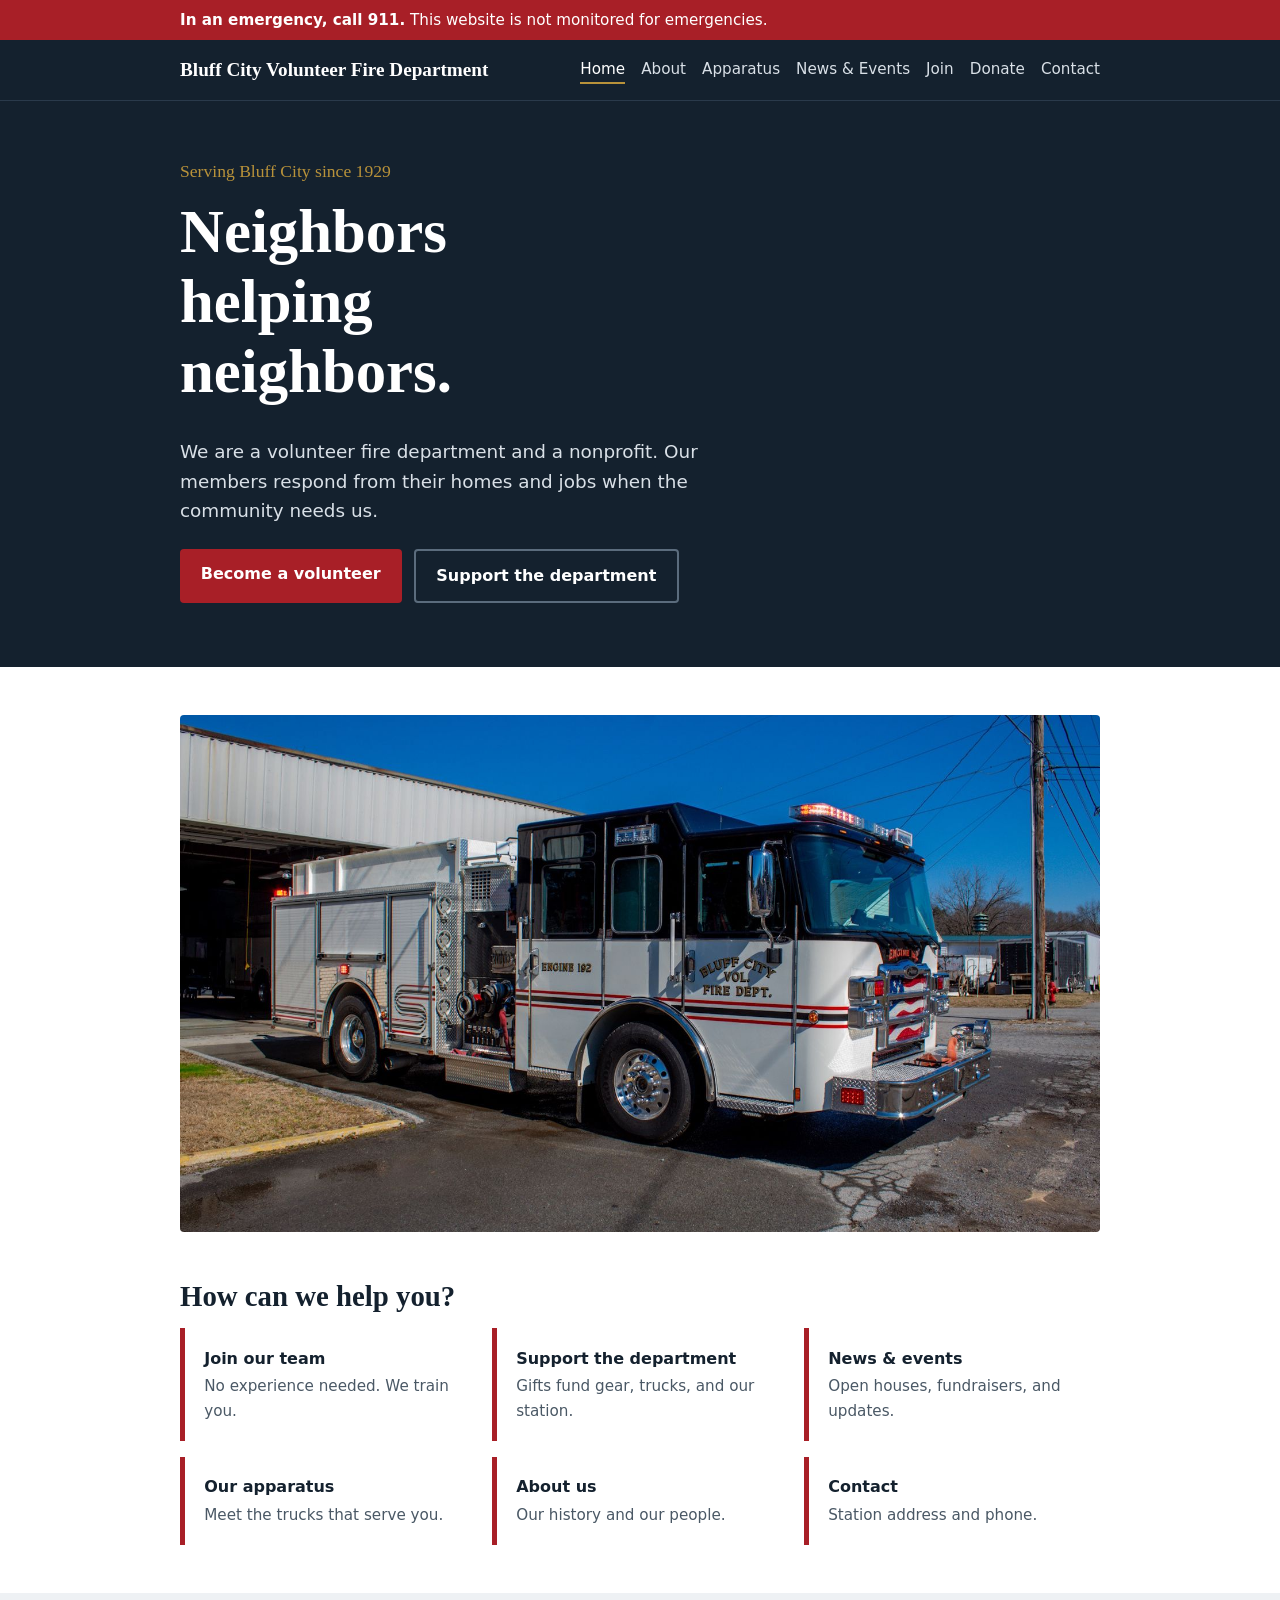
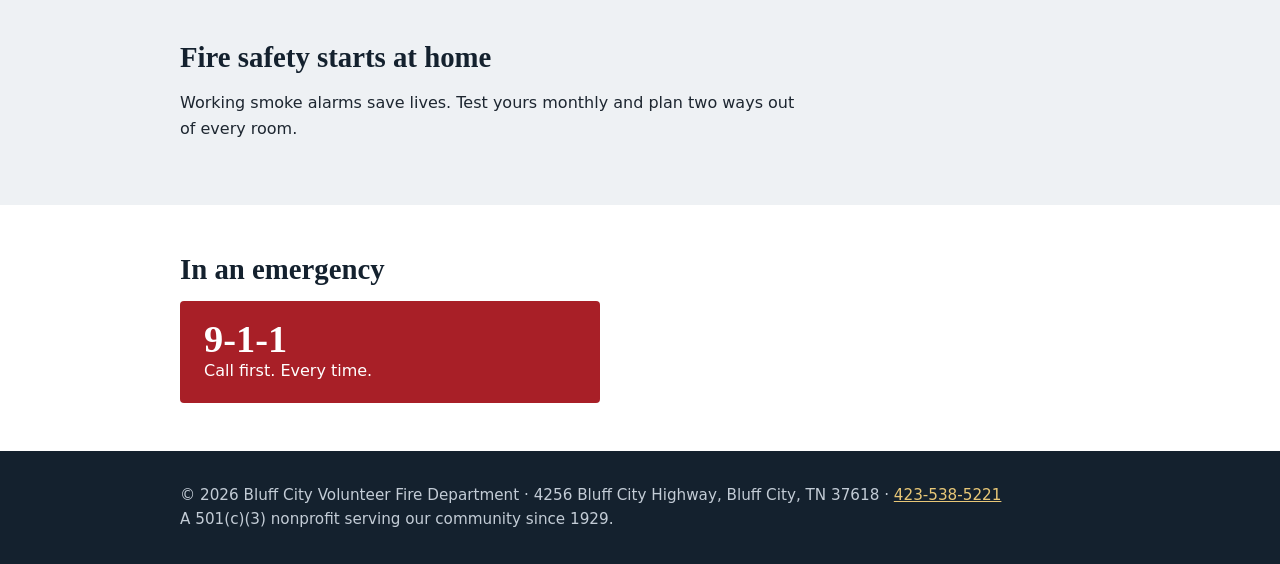
==== index.html @ 60c8fc6c "Add files via upload" ====
<!DOCTYPE html>
<html lang="en"><head><meta charset="utf-8"><meta name="viewport" content="width=device-width, initial-scale=1">
<title>Bluff City Volunteer Fire Department</title><meta name="description" content="Bluff City Volunteer Fire Department has served Bluff City, Tennessee since 1929.">
<link rel="stylesheet" href="style.css"></head><body>
<div class="alert"><div class="wrap"><strong>In an emergency, call 911.</strong> This website is not monitored for emergencies.</div></div>
<header class="site"><div class="wrap"><a class="brand" href="index.html">Bluff City Volunteer Fire Department</a><nav aria-label="Main"><a href="index.html" aria-current="page">Home</a><a href="about.html">About</a><a href="apparatus.html">Apparatus</a><a href="events.html">News &amp; Events</a><a href="join.html">Join</a><a href="donate.html">Donate</a><a href="contact.html">Contact</a></nav></div></header>
<main><div class="hero"><div class="wrap"><div class="since">Serving Bluff City since 1929</div><h1>Neighbors helping neighbors.</h1>
<p>We are a volunteer fire department and a nonprofit. Our members respond from their homes and jobs when the community needs us.</p>
<div class="btns"><a class="btn primary" href="join.html">Become a volunteer</a><a class="btn ghost" href="donate.html">Support the department</a></div></div></div><section style="padding-bottom:0"><div class="wrap"><img class="pic wide" src="engine-192.jpg" alt="Bluff City Engine 192 parked in front of the station" loading="lazy"></div></section><section><div class="wrap"><h2>How can we help you?</h2><div class="links"><a href="join.html">Join our team<span>No experience needed. We train you.</span></a><a href="donate.html">Support the department<span>Gifts fund gear, trucks, and our station.</span></a><a href="events.html">News &amp; events<span>Open houses, fundraisers, and updates.</span></a><a href="apparatus.html">Our apparatus<span>Meet the trucks that serve you.</span></a><a href="about.html">About us<span>Our history and our people.</span></a><a href="contact.html">Contact<span>Station address and phone.</span></a></div></div></section><section class="alt"><div class="wrap"><h2>Fire safety starts at home</h2><div class="prose"><p>Working smoke alarms save lives. Test yours monthly and plan two ways out of every room. <!-- TODO: add seasonal safety tips here. --></p></div></div></section><section><div class="wrap"><h2>In an emergency</h2><div class="box911"><b>9-1-1</b>Call first. Every time.</div></div></section></main>
<footer><div class="wrap">&copy; <span id="yr">2026</span> Bluff City Volunteer Fire Department &middot; 4256 Bluff City Highway, Bluff City, TN 37618 &middot; <a href="tel:+14235385221">423-538-5221</a><br>A 501(c)(3) nonprofit serving our community since 1929.</div></footer>
<script>document.getElementById('yr').textContent=new Date().getFullYear();</script></body></html>
---- style.css ----
:root{--red:#a81f27;--navy:#14212e;--steel:#eef1f4;--brass:#b8923a;--ink:#1d2630;--white:#fff}
*{box-sizing:border-box}html{scroll-behavior:smooth}
body{margin:0;font-family:system-ui,-apple-system,"Segoe UI",Roboto,sans-serif;color:var(--ink);background:var(--white);line-height:1.6}
h1,h2,h3{font-family:Rockwell,"Roboto Slab",Georgia,serif;color:var(--navy);line-height:1.15;margin:0 0 .5em}
a{color:var(--red)}a:focus-visible,button:focus-visible{outline:3px solid var(--brass);outline-offset:2px}
.wrap{max-width:960px;margin:0 auto;padding:0 1.25rem}
.alert{background:var(--red);color:var(--white);font-size:.95rem;padding:.5rem 0}
header.site{background:var(--navy)}
header.site .wrap{display:flex;flex-wrap:wrap;align-items:center;justify-content:space-between;gap:.5rem 1.5rem;padding-top:.9rem;padding-bottom:.9rem}
.brand{font-family:Rockwell,"Roboto Slab",Georgia,serif;font-size:1.2rem;font-weight:700;color:var(--white);text-decoration:none}
nav a{color:#d9e0e7;text-decoration:none;margin-right:1rem;font-size:.95rem;display:inline-block}
nav a:last-child{margin-right:0}nav a:hover{color:var(--white);text-decoration:underline}
nav a[aria-current=page]{color:var(--white);border-bottom:2px solid var(--brass)}
.hero{background:var(--navy);color:var(--white);padding:3.5rem 0 4rem;border-top:1px solid #2a3a4b}
.hero h1{color:var(--white);font-size:clamp(2.2rem,6vw,3.8rem);max-width:14ch}
.hero p{max-width:52ch;font-size:1.15rem;color:#d9e0e7}
.since{color:var(--brass);font-family:Rockwell,"Roboto Slab",Georgia,serif;font-size:1.1rem;margin-bottom:.75rem}
.pagehead{background:var(--navy);padding:2.2rem 0}.pagehead h1{color:var(--white);margin:0;font-size:clamp(1.8rem,5vw,2.6rem)}
.btns{display:flex;flex-wrap:wrap;gap:.75rem;margin-top:1.5rem}
.btn{display:inline-block;padding:.75rem 1.3rem;border-radius:4px;font-weight:600;text-decoration:none}
.btn.primary{background:var(--red);color:var(--white)}.btn.primary:hover{background:#8c1920}
.btn.ghost{border:2px solid #5b6c7d;color:var(--white)}.btn.ghost:hover{border-color:var(--white)}
section{padding:3rem 0}section.alt{background:var(--steel)}section h2{font-size:1.8rem}
.prose{max-width:62ch}.prose ul{padding-left:1.2rem}
.cols{display:grid;gap:2rem;grid-template-columns:repeat(auto-fit,minmax(240px,1fr))}
.cols h3{font-size:1.2rem}
.links{display:grid;gap:1rem;grid-template-columns:repeat(auto-fit,minmax(220px,1fr))}
.links a{display:block;padding:1.1rem 1.2rem;background:var(--white);border-left:5px solid var(--red);color:var(--navy);text-decoration:none;font-weight:600}
.links a span{display:block;font-weight:400;color:#4a5865;font-size:.95rem;margin-top:.2rem}
.links a:hover{background:var(--navy);color:var(--white)}.links a:hover span{color:#d9e0e7}
.photo{background:#d5dbe1;color:#55636f;display:grid;place-items:center;min-height:220px;border-radius:4px;text-align:center;padding:1rem;font-size:.95rem}
.box911{background:var(--red);color:var(--white);padding:1.2rem 1.5rem;border-radius:4px;max-width:420px}
.box911 b{font-family:Rockwell,Georgia,serif;font-size:2.4rem;display:block;line-height:1}
footer{background:var(--navy);color:#c3ccd6;padding:2rem 0;font-size:.95rem}footer a{color:#e8c777}
@media (prefers-reduced-motion:reduce){html{scroll-behavior:auto}}
.pic{display:block;width:100%;height:auto;border-radius:4px}
.pic.card{aspect-ratio:4/3;object-fit:cover;object-position:center 40%}
.pic.wide{aspect-ratio:16/9;object-fit:cover;object-position:center 55%}
figure{margin:0}figcaption{font-size:.95rem;color:#4a5865;margin-top:.5rem}
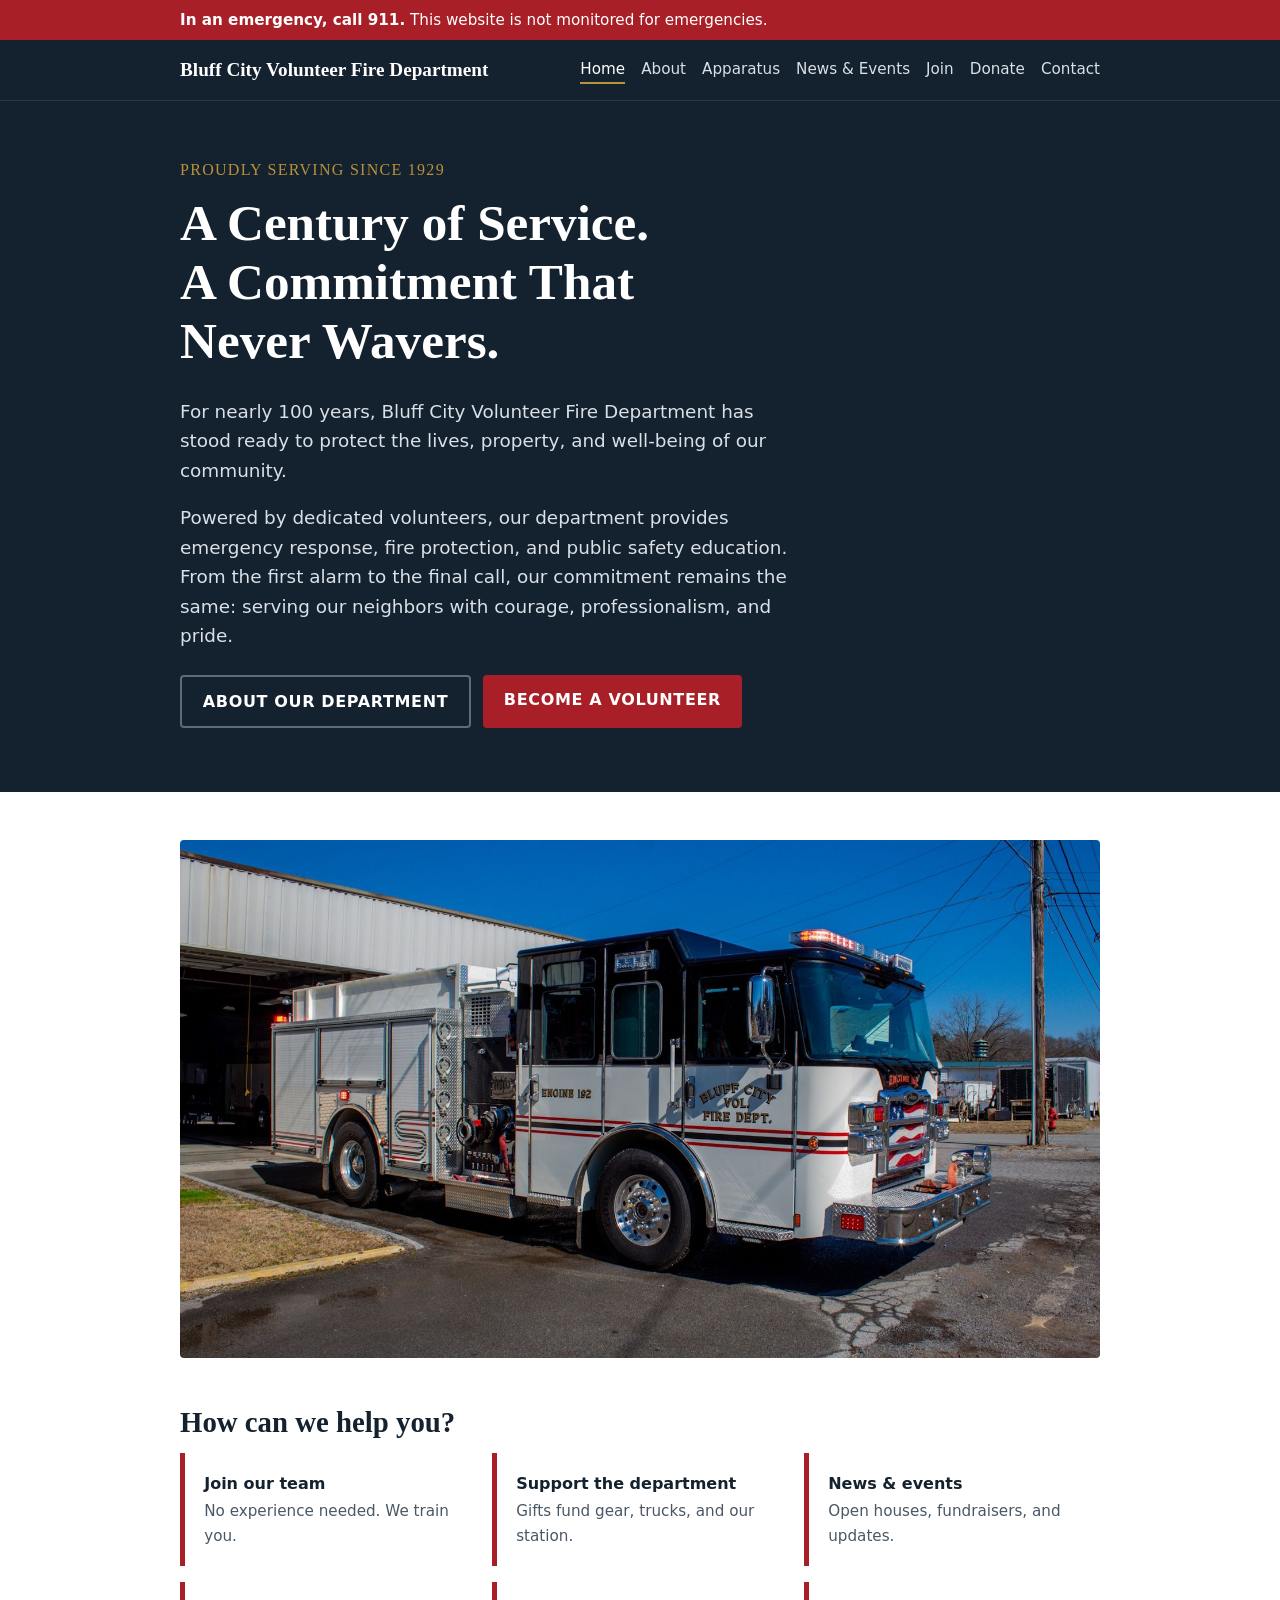
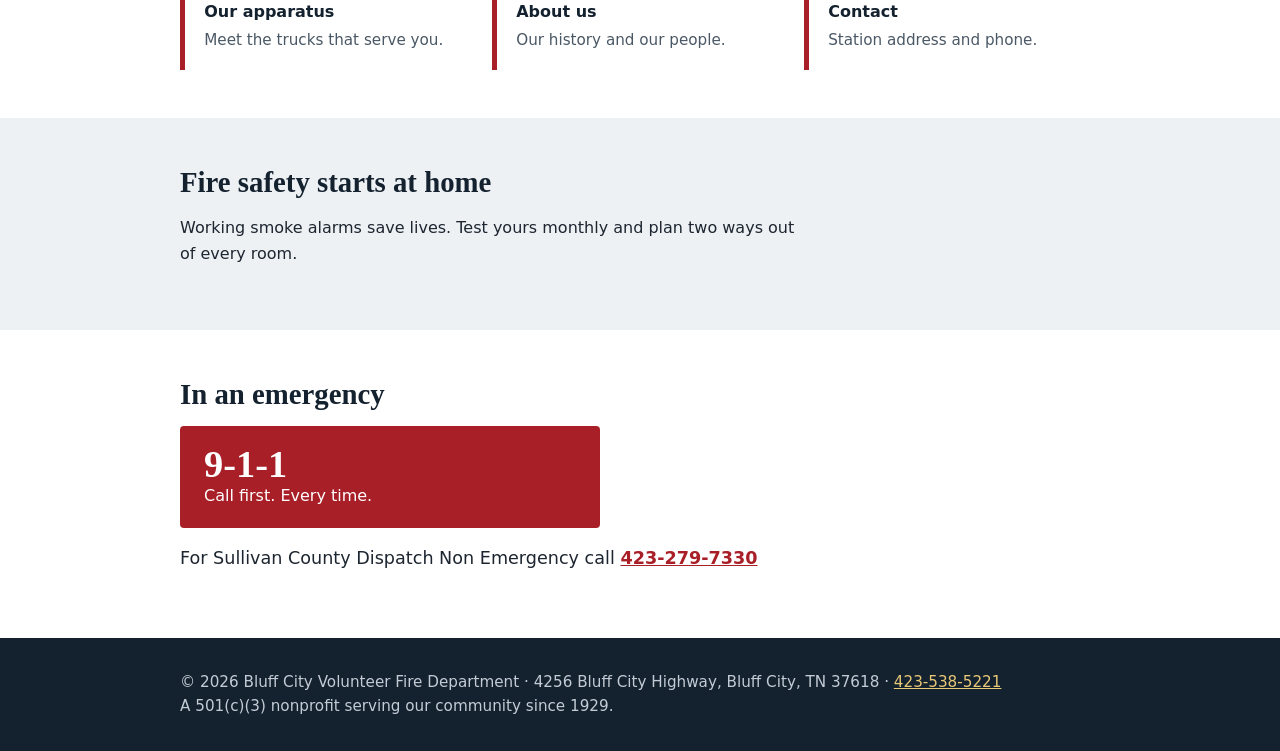
==== commit 54171643: "Add files via upload" ====
--- a/index.html
+++ b/index.html
@@ -4,8 +4,10 @@
 <link rel="stylesheet" href="style.css"></head><body>
 <div class="alert"><div class="wrap"><strong>In an emergency, call 911.</strong> This website is not monitored for emergencies.</div></div>
 <header class="site"><div class="wrap"><a class="brand" href="index.html">Bluff City Volunteer Fire Department</a><nav aria-label="Main"><a href="index.html" aria-current="page">Home</a><a href="about.html">About</a><a href="apparatus.html">Apparatus</a><a href="events.html">News &amp; Events</a><a href="join.html">Join</a><a href="donate.html">Donate</a><a href="contact.html">Contact</a></nav></div></header>
-<main><div class="hero"><div class="wrap"><div class="since">Serving Bluff City since 1929</div><h1>Neighbors helping neighbors.</h1>
-<p>We are a volunteer fire department and a nonprofit. Our members respond from their homes and jobs when the community needs us.</p>
-<div class="btns"><a class="btn primary" href="join.html">Become a volunteer</a><a class="btn ghost" href="donate.html">Support the department</a></div></div></div><section style="padding-bottom:0"><div class="wrap"><img class="pic wide" src="engine-192.jpg" alt="Bluff City Engine 192 parked in front of the station" loading="lazy"></div></section><section><div class="wrap"><h2>How can we help you?</h2><div class="links"><a href="join.html">Join our team<span>No experience needed. We train you.</span></a><a href="donate.html">Support the department<span>Gifts fund gear, trucks, and our station.</span></a><a href="events.html">News &amp; events<span>Open houses, fundraisers, and updates.</span></a><a href="apparatus.html">Our apparatus<span>Meet the trucks that serve you.</span></a><a href="about.html">About us<span>Our history and our people.</span></a><a href="contact.html">Contact<span>Station address and phone.</span></a></div></div></section><section class="alt"><div class="wrap"><h2>Fire safety starts at home</h2><div class="prose"><p>Working smoke alarms save lives. Test yours monthly and plan two ways out of every room. <!-- TODO: add seasonal safety tips here. --></p></div></div></section><section><div class="wrap"><h2>In an emergency</h2><div class="box911"><b>9-1-1</b>Call first. Every time.</div></div></section></main>
+<main><div class="hero"><div class="wrap"><div class="since" style="text-transform:uppercase;letter-spacing:.08em;font-size:1rem">Proudly serving since 1929</div>
+<h1 style="max-width:20ch;font-size:clamp(2rem,5vw,3.2rem)">A Century of Service. A Commitment That Never Wavers.</h1>
+<p>For nearly 100 years, Bluff City Volunteer Fire Department has stood ready to protect the lives, property, and well-being of our community.</p>
+<p>Powered by dedicated volunteers, our department provides emergency response, fire protection, and public safety education. From the first alarm to the final call, our commitment remains the same: serving our neighbors with courage, professionalism, and pride.</p>
+<div class="btns"><a class="btn ghost" style="text-transform:uppercase;letter-spacing:.04em" href="about.html">About our department</a><a class="btn primary" style="text-transform:uppercase;letter-spacing:.04em" href="join.html">Become a volunteer</a></div></div></div><section style="padding-bottom:0"><div class="wrap"><img class="pic wide" src="engine-192.jpg" alt="Bluff City Engine 192 parked in front of the station" loading="lazy"></div></section><section><div class="wrap"><h2>How can we help you?</h2><div class="links"><a href="join.html">Join our team<span>No experience needed. We train you.</span></a><a href="donate.html">Support the department<span>Gifts fund gear, trucks, and our station.</span></a><a href="events.html">News &amp; events<span>Open houses, fundraisers, and updates.</span></a><a href="apparatus.html">Our apparatus<span>Meet the trucks that serve you.</span></a><a href="about.html">About us<span>Our history and our people.</span></a><a href="contact.html">Contact<span>Station address and phone.</span></a></div></div></section><section class="alt"><div class="wrap"><h2>Fire safety starts at home</h2><div class="prose"><p>Working smoke alarms save lives. Test yours monthly and plan two ways out of every room. <!-- TODO: add seasonal safety tips here. --></p></div></div></section><section><div class="wrap"><h2>In an emergency</h2><div class="box911"><b>9-1-1</b>Call first. Every time.</div><p style="margin-top:1rem;font-size:1.1rem">For Sullivan County Dispatch Non Emergency call <a href="tel:+14232797330"><strong>423-279-7330</strong></a></p></div></section></main>
 <footer><div class="wrap">&copy; <span id="yr">2026</span> Bluff City Volunteer Fire Department &middot; 4256 Bluff City Highway, Bluff City, TN 37618 &middot; <a href="tel:+14235385221">423-538-5221</a><br>A 501(c)(3) nonprofit serving our community since 1929.</div></footer>
 <script>document.getElementById('yr').textContent=new Date().getFullYear();</script></body></html>
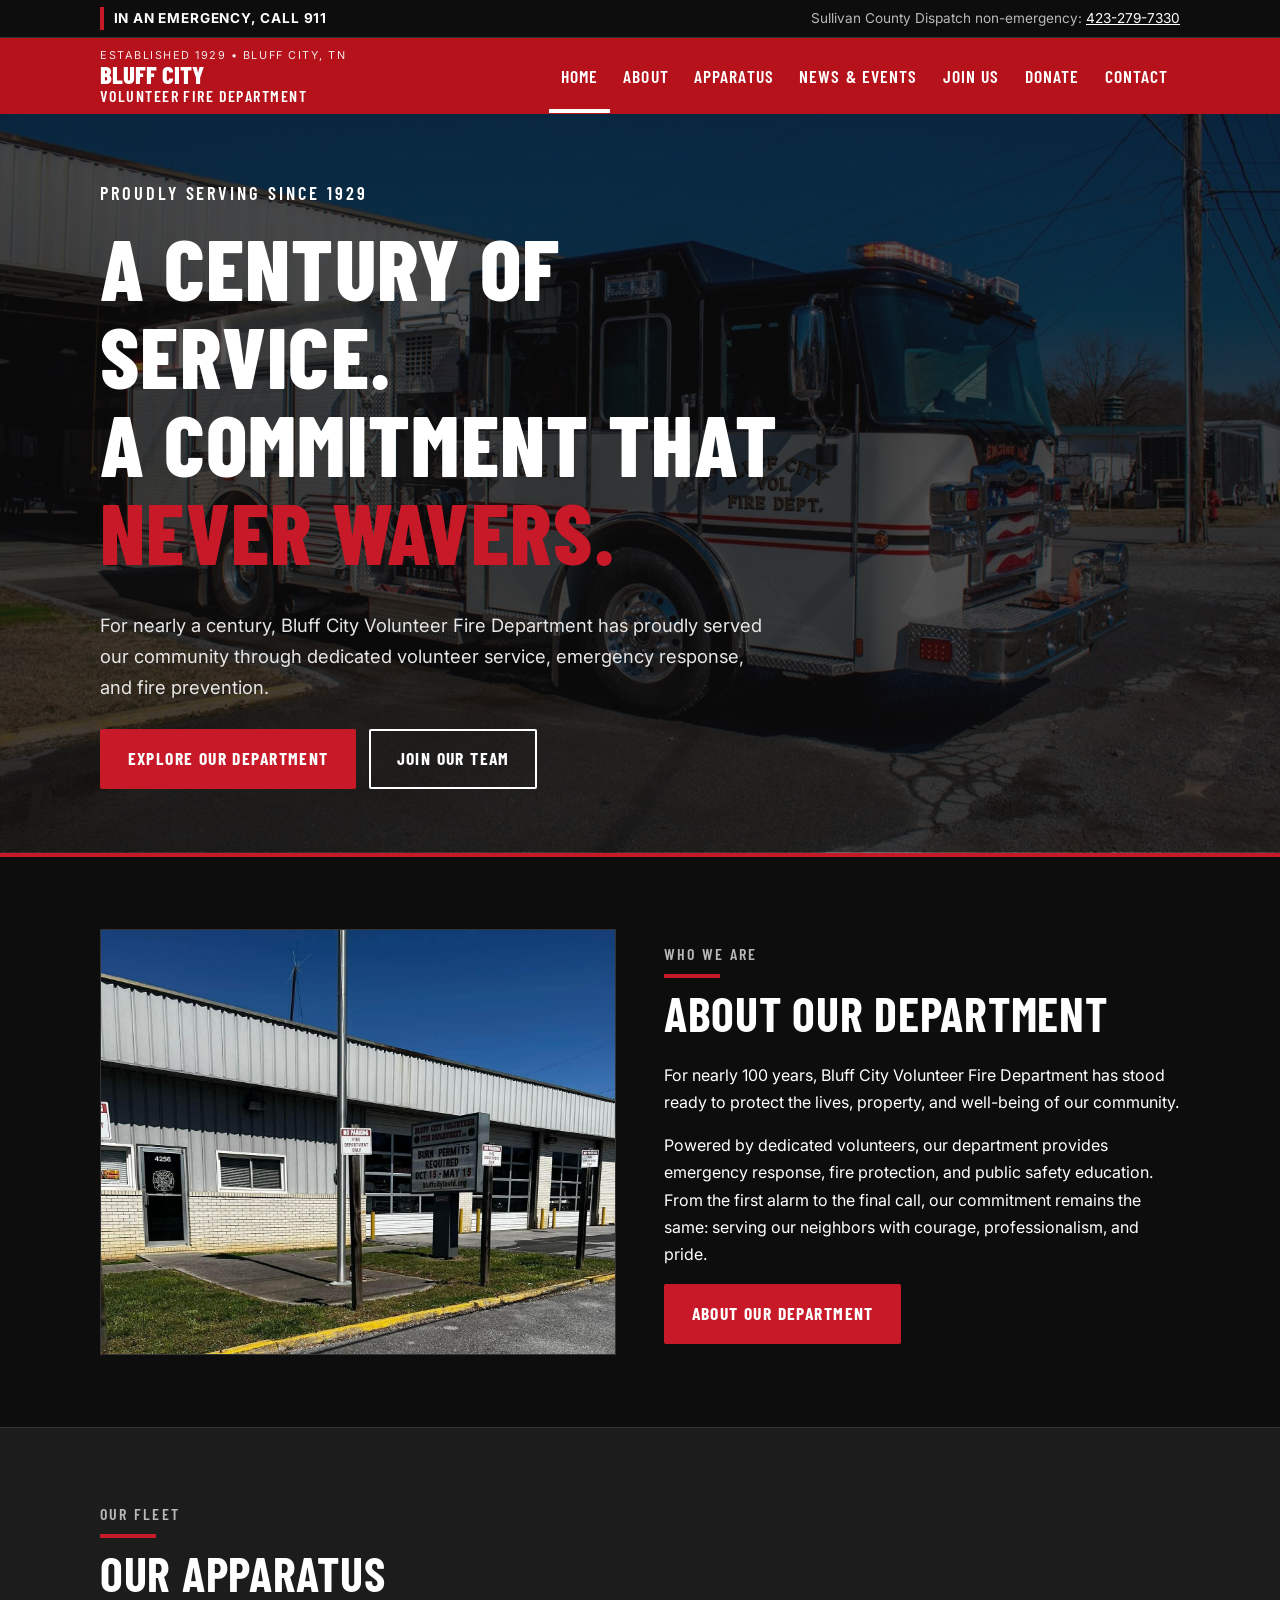
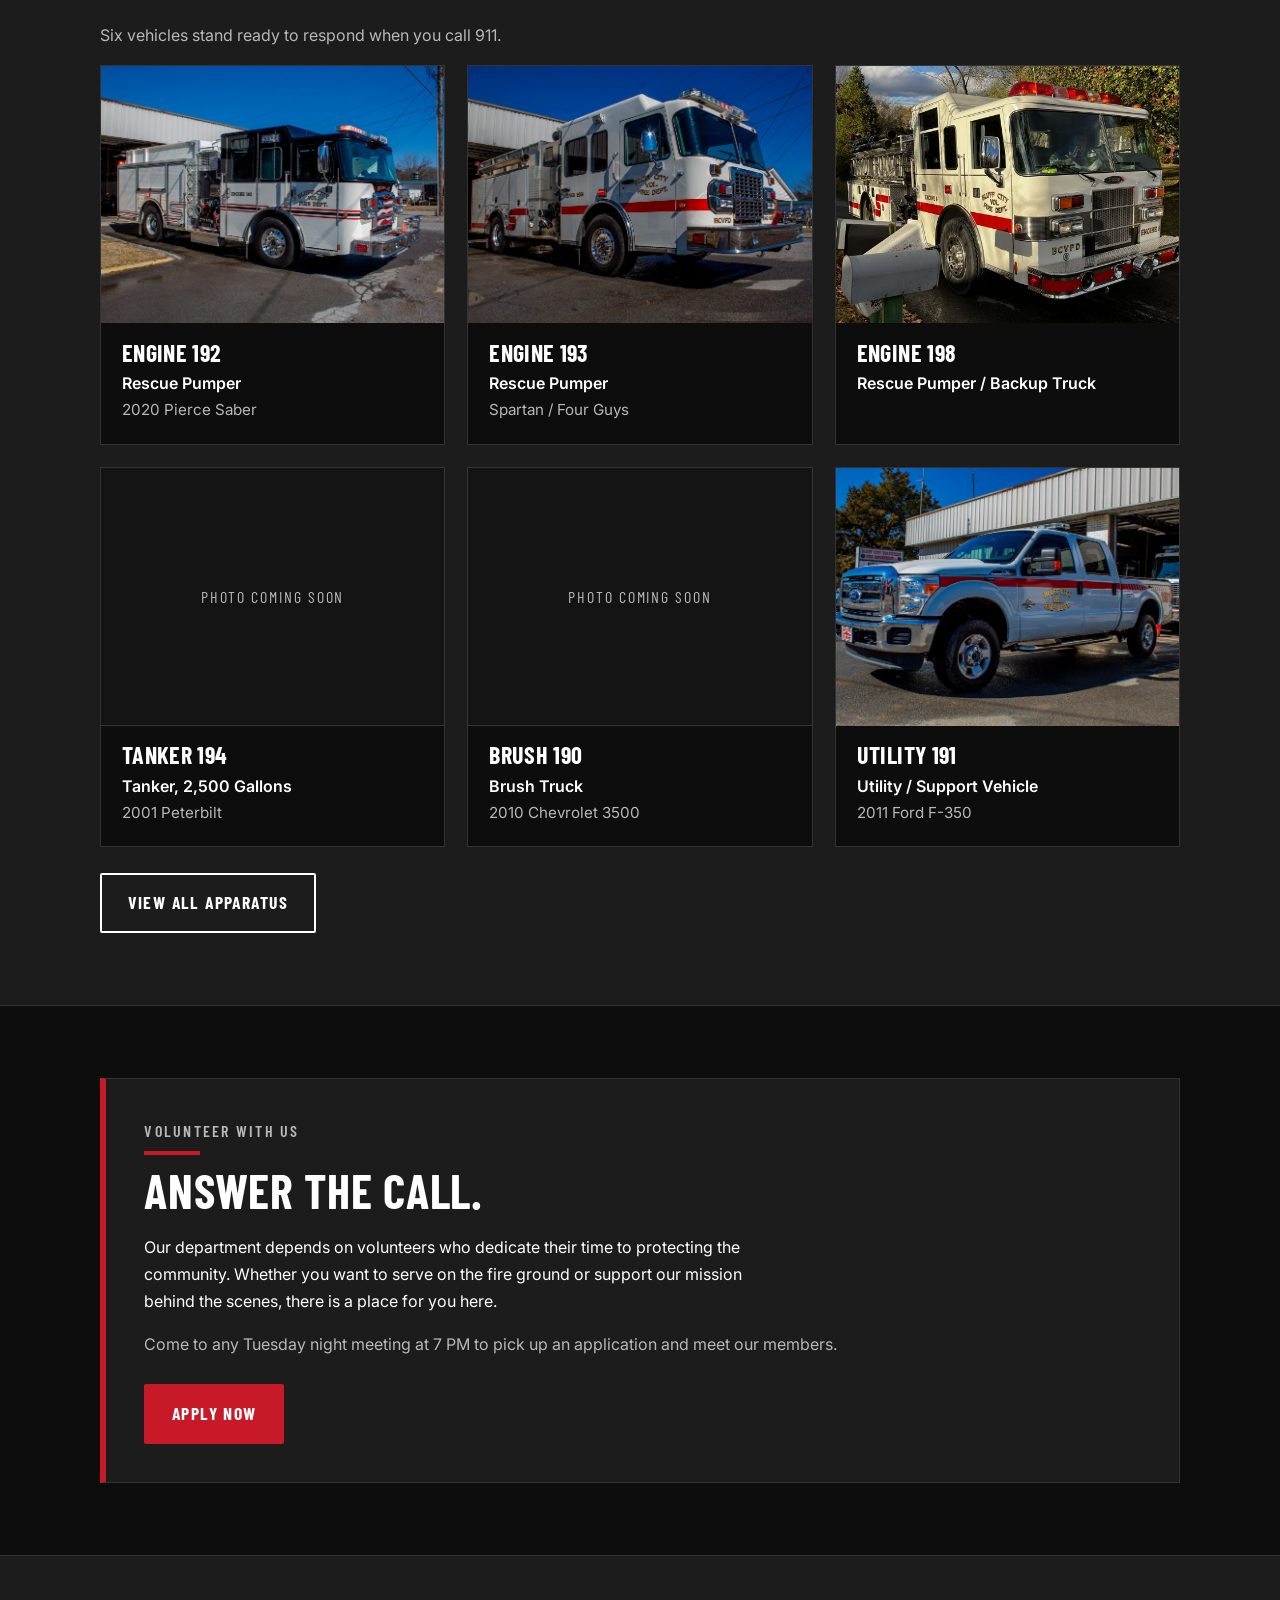
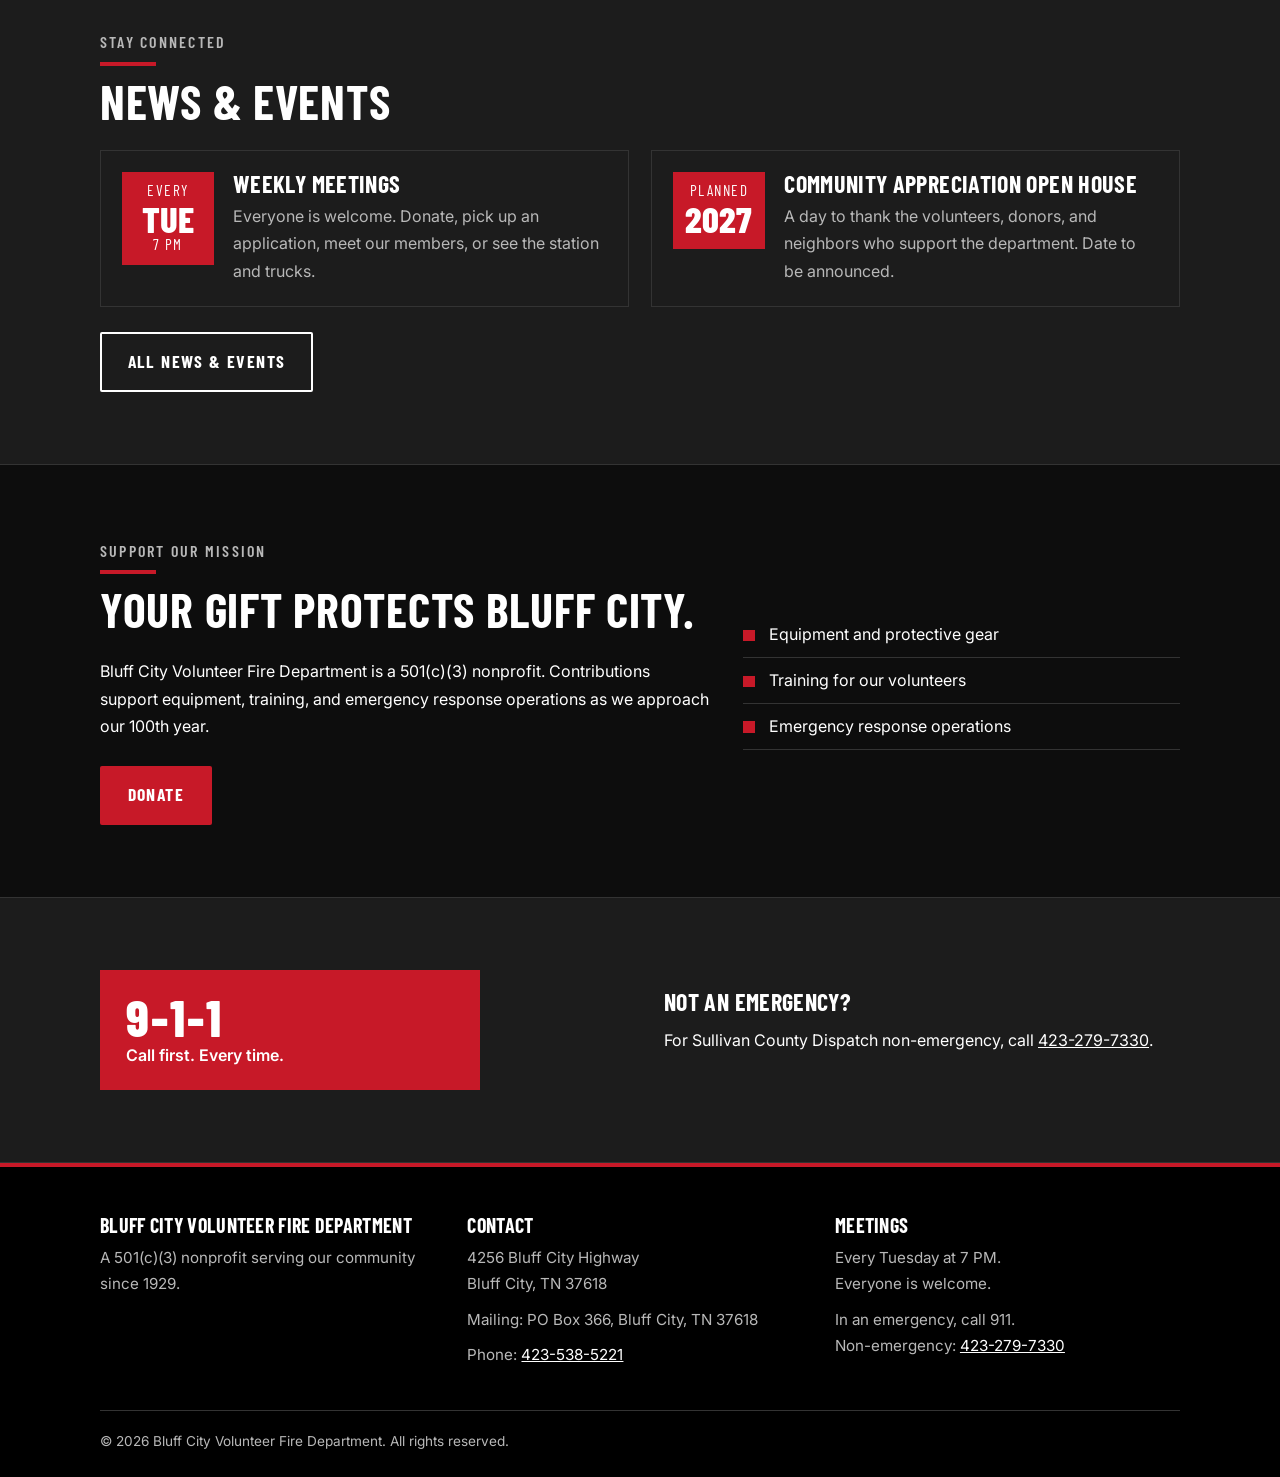
==== commit f025e98c: "Add files via upload" ====
--- a/index.html
+++ b/index.html
@@ -1,13 +1,28 @@
 <!DOCTYPE html>
 <html lang="en"><head><meta charset="utf-8"><meta name="viewport" content="width=device-width, initial-scale=1">
 <title>Bluff City Volunteer Fire Department</title><meta name="description" content="Bluff City Volunteer Fire Department has served Bluff City, Tennessee since 1929.">
+<link rel="preconnect" href="https://fonts.googleapis.com"><link rel="preconnect" href="https://fonts.gstatic.com" crossorigin>
+<link href="https://fonts.googleapis.com/css2?family=Barlow+Condensed:wght@600;700;800&family=Inter:wght@400;500;600&display=swap" rel="stylesheet">
 <link rel="stylesheet" href="style.css"></head><body>
-<div class="alert"><div class="wrap"><strong>In an emergency, call 911.</strong> This website is not monitored for emergencies.</div></div>
-<header class="site"><div class="wrap"><a class="brand" href="index.html">Bluff City Volunteer Fire Department</a><nav aria-label="Main"><a href="index.html" aria-current="page">Home</a><a href="about.html">About</a><a href="apparatus.html">Apparatus</a><a href="events.html">News &amp; Events</a><a href="join.html">Join</a><a href="donate.html">Donate</a><a href="contact.html">Contact</a></nav></div></header>
-<main><div class="hero"><div class="wrap"><div class="since" style="text-transform:uppercase;letter-spacing:.08em;font-size:1rem">Proudly serving since 1929</div>
-<h1 style="max-width:20ch;font-size:clamp(2rem,5vw,3.2rem)">A Century of Service. A Commitment That Never Wavers.</h1>
+<div class="alert"><div class="wrap"><strong>In an emergency, call 911</strong><span>Sullivan County Dispatch non-emergency: <a href="tel:+14232797330">423-279-7330</a></span></div></div>
+<header class="site"><div class="wrap"><a class="brand" href="index.html"><img src="logo.png" alt="Bluff City Volunteer Fire Department logo" onerror="this.style.display='none'"><span><span class="est">Established 1929 &bull; Bluff City, TN</span><span class="bname">Bluff City</span><span class="bsub">Volunteer Fire Department</span></span></a>
+<button class="menu" aria-expanded="false" aria-controls="nav">Menu</button><nav id="nav" aria-label="Main"><ul><li><a href="index.html" aria-current="page">Home</a></li><li><a href="about.html">About</a></li><li><a href="apparatus.html">Apparatus</a></li><li><a href="events.html">News &amp; Events</a></li><li><a href="join.html">Join Us</a></li><li><a href="donate.html">Donate</a></li><li><a href="contact.html">Contact</a></li></ul></nav></div></header>
+<main><div class="hero" style="background-image:linear-gradient(rgba(13,13,13,.68),rgba(13,13,13,.72)),url('engine-192.jpg')"><div class="wrap"><div class="inner">
+<div class="since">Proudly serving since 1929</div>
+<h1>A Century of Service.<br>A Commitment That <em>Never Wavers.</em></h1>
+<p>For nearly a century, Bluff City Volunteer Fire Department has proudly served our community through dedicated volunteer service, emergency response, and fire prevention.</p>
+<div class="btns"><a class="btn primary" href="about.html">Explore our department</a><a class="btn ghost" href="join.html">Join our team</a></div></div></div></div><section><div class="wrap"><div class="two"><img src="station.jpg" alt="Bluff City Volunteer Fire Department station at 4256 Bluff City Highway"><div class="prose"><div class="eyebrow">Who we are</div><h2>About our department</h2>
 <p>For nearly 100 years, Bluff City Volunteer Fire Department has stood ready to protect the lives, property, and well-being of our community.</p>
 <p>Powered by dedicated volunteers, our department provides emergency response, fire protection, and public safety education. From the first alarm to the final call, our commitment remains the same: serving our neighbors with courage, professionalism, and pride.</p>
-<div class="btns"><a class="btn ghost" style="text-transform:uppercase;letter-spacing:.04em" href="about.html">About our department</a><a class="btn primary" style="text-transform:uppercase;letter-spacing:.04em" href="join.html">Become a volunteer</a></div></div></div><section style="padding-bottom:0"><div class="wrap"><img class="pic wide" src="engine-192.jpg" alt="Bluff City Engine 192 parked in front of the station" loading="lazy"></div></section><section><div class="wrap"><h2>How can we help you?</h2><div class="links"><a href="join.html">Join our team<span>No experience needed. We train you.</span></a><a href="donate.html">Support the department<span>Gifts fund gear, trucks, and our station.</span></a><a href="events.html">News &amp; events<span>Open houses, fundraisers, and updates.</span></a><a href="apparatus.html">Our apparatus<span>Meet the trucks that serve you.</span></a><a href="about.html">About us<span>Our history and our people.</span></a><a href="contact.html">Contact<span>Station address and phone.</span></a></div></div></section><section class="alt"><div class="wrap"><h2>Fire safety starts at home</h2><div class="prose"><p>Working smoke alarms save lives. Test yours monthly and plan two ways out of every room. <!-- TODO: add seasonal safety tips here. --></p></div></div></section><section><div class="wrap"><h2>In an emergency</h2><div class="box911"><b>9-1-1</b>Call first. Every time.</div><p style="margin-top:1rem;font-size:1.1rem">For Sullivan County Dispatch Non Emergency call <a href="tel:+14232797330"><strong>423-279-7330</strong></a></p></div></section></main>
-<footer><div class="wrap">&copy; <span id="yr">2026</span> Bluff City Volunteer Fire Department &middot; 4256 Bluff City Highway, Bluff City, TN 37618 &middot; <a href="tel:+14235385221">423-538-5221</a><br>A 501(c)(3) nonprofit serving our community since 1929.</div></footer>
-<script>document.getElementById('yr').textContent=new Date().getFullYear();</script></body></html>+<a class="btn primary" href="about.html">About our department</a></div></div></div></section><section class="alt"><div class="wrap"><div class="eyebrow">Our fleet</div><h2>Our apparatus</h2><p class="muted prose">Six vehicles stand ready to respond when you call 911.</p><div class="grid"><article class="card"><img src="engine-192.jpg" alt="Engine 192, a white rescue pumper with a black cab top, parked beside the station" loading="lazy"><div class="body"><h3>Engine 192</h3><p class="type">Rescue Pumper</p><p class="meta">2020 Pierce Saber</p></div></article><article class="card"><img src="engine-193.jpg" alt="Engine 193, a white rescue pumper with a red stripe" loading="lazy"><div class="body"><h3>Engine 193</h3><p class="type">Rescue Pumper</p><p class="meta">Spartan / Four Guys</p></div></article><article class="card"><img src="engine-198.jpg" alt="Engine 198, a white fire engine with a red stripe on a country road" loading="lazy"><div class="body"><h3>Engine 198</h3><p class="type">Rescue Pumper / Backup Truck</p></div></article><article class="card"><div class="nophoto" role="img" aria-label="Photo of Tanker 194 coming soon">Photo coming soon</div><!-- TODO: add photo of Tanker 194 --><div class="body"><h3>Tanker 194</h3><p class="type">Tanker, 2,500 Gallons</p><p class="meta">2001 Peterbilt</p></div></article><article class="card"><div class="nophoto" role="img" aria-label="Photo of Brush 190 coming soon">Photo coming soon</div><!-- TODO: add photo of Brush 190 --><div class="body"><h3>Brush 190</h3><p class="type">Brush Truck</p><p class="meta">2010 Chevrolet 3500</p></div></article><article class="card"><img src="utility-191.jpg" alt="Utility 191, a white Ford pickup marked Bluff City Vol. Fire Dept." loading="lazy"><div class="body"><h3>Utility 191</h3><p class="type">Utility / Support Vehicle</p><p class="meta">2011 Ford F-350</p></div></article></div><div class="btns"><a class="btn ghost" href="apparatus.html">View all apparatus</a></div></div></section><section><div class="wrap"><div class="cta"><div class="eyebrow">Volunteer with us</div><h2>Answer the call.</h2><p class="prose">Our department depends on volunteers who dedicate their time to protecting the community. Whether you want to serve on the fire ground or support our mission behind the scenes, there is a place for you here.</p>
+<p class="muted">Come to any Tuesday night meeting at 7 PM to pick up an application and meet our members.</p><div class="btns"><a class="btn primary" href="join.html">Apply now</a></div></div></div></section><section class="alt"><div class="wrap"><div class="eyebrow">Stay connected</div><h2>News &amp; events</h2><div class="events">
+<article class="event"><div class="date"><span>Every</span><b>Tue</b><span>7 PM</span></div><div><h3>Weekly meetings</h3><p>Everyone is welcome. Donate, pick up an application, meet our members, or see the station and trucks.</p></div></article>
+<article class="event"><div class="date"><span>Planned</span><b>2027</b></div><div><h3>Community appreciation open house</h3><p>A day to thank the volunteers, donors, and neighbors who support the department. Date to be announced.</p></div></article></div>
+<div class="btns"><a class="btn ghost" href="events.html">All news &amp; events</a></div></div></section><section><div class="wrap"><div class="support"><div><div class="eyebrow">Support our mission</div><h2>Your gift protects Bluff City.</h2><p class="prose">Bluff City Volunteer Fire Department is a 501(c)(3) nonprofit. Contributions support equipment, training, and emergency response operations as we approach our 100th year.</p><div class="btns"><a class="btn primary" href="donate.html">Donate</a></div></div>
+<ul class="checks"><li>Equipment and protective gear</li><li>Training for our volunteers</li><li>Emergency response operations</li></ul></div></div></section><section class="alt"><div class="wrap"><div class="two"><div class="box911"><b>9-1-1</b>Call first. Every time.</div><div><h3>Not an emergency?</h3><p>For Sullivan County Dispatch non-emergency, call <a href="tel:+14232797330">423-279-7330</a>.</p></div></div></div></section></main>
+<footer><div class="wrap"><div class="grid">
+<div><h3>Bluff City Volunteer Fire Department</h3><p>A 501(c)(3) nonprofit serving our community since 1929.</p></div>
+<div><h3>Contact</h3><p>4256 Bluff City Highway<br>Bluff City, TN 37618</p><p>Mailing: PO Box 366, Bluff City, TN 37618</p><p>Phone: <a href="tel:+14235385221">423-538-5221</a></p></div>
+<div><h3>Meetings</h3><p>Every Tuesday at 7 PM.<br>Everyone is welcome.</p><p>In an emergency, call 911.<br>Non-emergency: <a href="tel:+14232797330">423-279-7330</a></p></div></div>
+<div class="legal">&copy; <span id="yr">2026</span> Bluff City Volunteer Fire Department. All rights reserved.</div></div></footer>
+<script>var b=document.querySelector('.menu'),n=document.getElementById('nav');b.addEventListener('click',function(){var o=n.classList.toggle('open');b.setAttribute('aria-expanded',o)});document.getElementById('yr').textContent=new Date().getFullYear();</script></body></html>
--- a/style.css
+++ b/style.css
@@ -1,39 +1,83 @@
-:root{--red:#a81f27;--navy:#14212e;--steel:#eef1f4;--brass:#b8923a;--ink:#1d2630;--white:#fff}
+:root{--bg:#0D0D0D;--panel:#1C1C1C;--nav:#B5121B;--red:#C71928;--text:#FFFFFF;--muted:#B8B8B8;--line:#333333;--head:"Barlow Condensed","Oswald","Arial Narrow",Impact,sans-serif}
 *{box-sizing:border-box}html{scroll-behavior:smooth}
-body{margin:0;font-family:system-ui,-apple-system,"Segoe UI",Roboto,sans-serif;color:var(--ink);background:var(--white);line-height:1.6}
-h1,h2,h3{font-family:Rockwell,"Roboto Slab",Georgia,serif;color:var(--navy);line-height:1.15;margin:0 0 .5em}
-a{color:var(--red)}a:focus-visible,button:focus-visible{outline:3px solid var(--brass);outline-offset:2px}
-.wrap{max-width:960px;margin:0 auto;padding:0 1.25rem}
-.alert{background:var(--red);color:var(--white);font-size:.95rem;padding:.5rem 0}
-header.site{background:var(--navy)}
-header.site .wrap{display:flex;flex-wrap:wrap;align-items:center;justify-content:space-between;gap:.5rem 1.5rem;padding-top:.9rem;padding-bottom:.9rem}
-.brand{font-family:Rockwell,"Roboto Slab",Georgia,serif;font-size:1.2rem;font-weight:700;color:var(--white);text-decoration:none}
-nav a{color:#d9e0e7;text-decoration:none;margin-right:1rem;font-size:.95rem;display:inline-block}
-nav a:last-child{margin-right:0}nav a:hover{color:var(--white);text-decoration:underline}
-nav a[aria-current=page]{color:var(--white);border-bottom:2px solid var(--brass)}
-.hero{background:var(--navy);color:var(--white);padding:3.5rem 0 4rem;border-top:1px solid #2a3a4b}
-.hero h1{color:var(--white);font-size:clamp(2.2rem,6vw,3.8rem);max-width:14ch}
-.hero p{max-width:52ch;font-size:1.15rem;color:#d9e0e7}
-.since{color:var(--brass);font-family:Rockwell,"Roboto Slab",Georgia,serif;font-size:1.1rem;margin-bottom:.75rem}
-.pagehead{background:var(--navy);padding:2.2rem 0}.pagehead h1{color:var(--white);margin:0;font-size:clamp(1.8rem,5vw,2.6rem)}
-.btns{display:flex;flex-wrap:wrap;gap:.75rem;margin-top:1.5rem}
-.btn{display:inline-block;padding:.75rem 1.3rem;border-radius:4px;font-weight:600;text-decoration:none}
-.btn.primary{background:var(--red);color:var(--white)}.btn.primary:hover{background:#8c1920}
-.btn.ghost{border:2px solid #5b6c7d;color:var(--white)}.btn.ghost:hover{border-color:var(--white)}
-section{padding:3rem 0}section.alt{background:var(--steel)}section h2{font-size:1.8rem}
-.prose{max-width:62ch}.prose ul{padding-left:1.2rem}
-.cols{display:grid;gap:2rem;grid-template-columns:repeat(auto-fit,minmax(240px,1fr))}
-.cols h3{font-size:1.2rem}
-.links{display:grid;gap:1rem;grid-template-columns:repeat(auto-fit,minmax(220px,1fr))}
-.links a{display:block;padding:1.1rem 1.2rem;background:var(--white);border-left:5px solid var(--red);color:var(--navy);text-decoration:none;font-weight:600}
-.links a span{display:block;font-weight:400;color:#4a5865;font-size:.95rem;margin-top:.2rem}
-.links a:hover{background:var(--navy);color:var(--white)}.links a:hover span{color:#d9e0e7}
-.photo{background:#d5dbe1;color:#55636f;display:grid;place-items:center;min-height:220px;border-radius:4px;text-align:center;padding:1rem;font-size:.95rem}
-.box911{background:var(--red);color:var(--white);padding:1.2rem 1.5rem;border-radius:4px;max-width:420px}
-.box911 b{font-family:Rockwell,Georgia,serif;font-size:2.4rem;display:block;line-height:1}
-footer{background:var(--navy);color:#c3ccd6;padding:2rem 0;font-size:.95rem}footer a{color:#e8c777}
-@media (prefers-reduced-motion:reduce){html{scroll-behavior:auto}}
-.pic{display:block;width:100%;height:auto;border-radius:4px}
-.pic.card{aspect-ratio:4/3;object-fit:cover;object-position:center 40%}
-.pic.wide{aspect-ratio:16/9;object-fit:cover;object-position:center 55%}
-figure{margin:0}figcaption{font-size:.95rem;color:#4a5865;margin-top:.5rem}
+body{margin:0;background:var(--bg);color:var(--text);font:400 1rem/1.7 Inter,"Source Sans 3",system-ui,-apple-system,"Segoe UI",sans-serif}
+img{max-width:100%}
+h1,h2,h3{font-family:var(--head);text-transform:uppercase;line-height:1.02;letter-spacing:.015em;margin:0 0 .5em;font-weight:700}
+h2{font-size:clamp(2rem,4.5vw,3rem)}h3{font-size:1.5rem}
+h2::before{content:"";display:block;width:56px;height:4px;background:var(--red);margin-bottom:.7rem}
+p{margin:0 0 1rem}a{color:#fff}
+a:focus-visible,button:focus-visible{outline:3px solid #fff;outline-offset:3px}
+.wrap{max-width:1120px;margin:0 auto;padding:0 1.25rem}
+.muted{color:var(--muted)}
+.eyebrow{font-family:var(--head);text-transform:uppercase;letter-spacing:.14em;color:var(--muted);font-weight:600;font-size:1rem;margin-bottom:.4rem}
+.alert{background:var(--bg);border-bottom:1px solid var(--line);font-size:.85rem;padding:.45rem 0}
+.alert .wrap{display:flex;flex-wrap:wrap;gap:.2rem 1.5rem;justify-content:space-between}
+.alert strong{color:#fff;text-transform:uppercase;letter-spacing:.06em;border-left:4px solid var(--red);padding-left:.6rem}
+.alert span{color:var(--muted)}
+header.site{background:var(--nav);position:sticky;top:0;z-index:50}
+header.site .wrap{display:flex;align-items:center;justify-content:space-between;gap:1rem;min-height:76px}
+.brand{display:flex;align-items:center;gap:.8rem;text-decoration:none;color:#fff}
+.brand img{height:52px;width:auto}
+.est{display:block;font-size:.68rem;letter-spacing:.14em;text-transform:uppercase;opacity:.9;line-height:1.2}
+.bname{display:block;font-family:var(--head);font-weight:800;font-size:1.55rem;line-height:1;text-transform:uppercase}
+.bsub{display:block;font-family:var(--head);font-weight:600;font-size:1rem;letter-spacing:.09em;text-transform:uppercase;line-height:1.1}
+nav ul{list-style:none;display:flex;margin:0;padding:0;gap:.1rem}
+nav a{display:block;font-family:var(--head);font-weight:600;font-size:1.1rem;letter-spacing:.06em;text-transform:uppercase;text-decoration:none;color:#fff;padding:1.35rem .75rem;box-shadow:inset 0 -4px 0 transparent;transition:background .2s,box-shadow .2s}
+nav a:hover{background:rgba(0,0,0,.2);box-shadow:inset 0 -4px 0 rgba(255,255,255,.55)}
+nav a[aria-current=page]{box-shadow:inset 0 -4px 0 #fff}
+.menu{display:none;background:none;border:2px solid #fff;color:#fff;font-family:var(--head);font-size:1.1rem;letter-spacing:.08em;text-transform:uppercase;padding:.4rem .9rem;cursor:pointer}
+@media (max-width:960px){.menu{display:block}nav{display:none;position:absolute;left:0;right:0;top:100%;background:var(--nav);border-top:1px solid rgba(255,255,255,.3)}nav.open{display:block}nav ul{flex-direction:column;padding:.5rem 1.25rem 1rem}nav a{padding:.8rem .2rem;box-shadow:none;border-bottom:1px solid rgba(255,255,255,.2)}nav a[aria-current=page]{box-shadow:none;text-decoration:underline;text-underline-offset:6px}}
+.btn{display:inline-block;font-family:var(--head);font-weight:700;font-size:1.1rem;letter-spacing:.08em;text-transform:uppercase;text-decoration:none;padding:.8rem 1.6rem;border-radius:2px;border:2px solid transparent;transition:background .2s,border-color .2s,transform .2s}
+.btn.primary{background:var(--red);color:#fff}.btn.primary:hover{background:#A5131F;transform:translateY(-2px)}
+.btn.ghost{border-color:#fff;color:#fff}.btn.ghost:hover{background:#fff;color:#0D0D0D;transform:translateY(-2px)}
+.btns{display:flex;flex-wrap:wrap;gap:.8rem;margin-top:1.6rem}
+.hero{background-size:cover;background-position:center 60%;min-height:600px;display:flex;align-items:center;padding:4rem 0;border-bottom:4px solid var(--red)}
+.hero .inner{max-width:760px}
+.hero .since{font-family:var(--head);letter-spacing:.16em;text-transform:uppercase;font-weight:600;font-size:1.15rem;margin-bottom:.8rem}
+.hero h1{font-size:clamp(2.6rem,7.5vw,5.4rem);margin-bottom:.4em;font-weight:800}
+.hero h1 em{font-style:normal;color:var(--red)}
+.hero p{font-size:1.15rem;max-width:56ch;color:#e6e6e6}
+.banner{background-size:cover;background-position:center 55%;padding:4.5rem 0 4rem;border-bottom:4px solid var(--red)}
+.banner h1{font-size:clamp(2.5rem,7vw,4.4rem);font-weight:800;margin:0}
+.banner h1::before{content:"";display:block;width:56px;height:4px;background:var(--red);margin-bottom:.9rem}
+.banner .tag{font-family:var(--head);font-size:clamp(1.3rem,3vw,1.9rem);text-transform:uppercase;letter-spacing:.06em;color:#fff;margin:.6rem 0 0}
+section{padding:4.5rem 0}section.alt{background:var(--panel);border-top:1px solid var(--line);border-bottom:1px solid var(--line)}
+.two{display:grid;gap:3rem;grid-template-columns:1fr 1fr;align-items:center}
+@media (max-width:820px){.two{grid-template-columns:1fr;gap:2rem}section{padding:3.2rem 0}}
+.two img{width:100%;height:auto;display:block;border:1px solid var(--line)}
+.prose{max-width:64ch}.prose ul{padding-left:1.2rem}
+.grid{display:grid;gap:1.4rem;grid-template-columns:repeat(auto-fit,minmax(290px,1fr))}
+.card{background:var(--panel);border:1px solid var(--line);transition:border-color .2s,transform .2s}
+section.alt .card{background:var(--bg)}
+.card:hover{border-color:var(--red);transform:translateY(-3px)}
+.card img{display:block;width:100%;aspect-ratio:4/3;object-fit:cover;object-position:center 45%}
+.card .nophoto{aspect-ratio:4/3;display:grid;place-items:center;background:#141414;color:var(--muted);font-family:var(--head);letter-spacing:.12em;text-transform:uppercase;border-bottom:1px solid var(--line)}
+.card .body{padding:1.1rem 1.3rem 1.3rem}.card h3{margin-bottom:.2em}
+.card .type{color:#fff;font-weight:600;margin:0}.card .meta{color:var(--muted);margin:0;font-size:.95rem}
+.events{display:grid;gap:1.4rem;grid-template-columns:repeat(auto-fit,minmax(340px,1fr))}
+@media (max-width:420px){.events{grid-template-columns:1fr}}
+.event{display:flex;gap:1.2rem;background:var(--panel);border:1px solid var(--line);padding:1.3rem;transition:border-color .2s}
+.event:hover{border-color:var(--red)}
+.date{flex:0 0 92px;background:var(--red);text-align:center;padding:.7rem .3rem;font-family:var(--head);text-transform:uppercase;line-height:1.05;display:flex;flex-direction:column;justify-content:center;align-self:flex-start}
+.date span{font-size:.95rem;letter-spacing:.1em}.date b{font-size:2.3rem;font-weight:800}
+.event h3{margin-bottom:.3em}.event p{margin:0;color:var(--muted)}
+.cta{background:var(--panel);border:1px solid var(--line);border-left:6px solid var(--red);padding:2.4rem}
+.cta h2{margin-bottom:.4em}
+.cols{display:grid;gap:1.4rem;grid-template-columns:repeat(auto-fit,minmax(250px,1fr))}
+.panel{background:var(--panel);border:1px solid var(--line);padding:1.5rem}.panel h3{margin-bottom:.4em}
+.box911{background:var(--red);padding:1.3rem 1.6rem;max-width:380px;font-weight:600}
+.box911 b{display:block;font-family:var(--head);font-size:3.2rem;line-height:1;font-weight:800;letter-spacing:.04em}
+.support{display:grid;gap:2rem;grid-template-columns:1.4fr 1fr;align-items:center}
+@media (max-width:820px){.support{grid-template-columns:1fr}}
+.checks{list-style:none;padding:0;margin:0}.checks li{padding:.55rem 0 .55rem 1.6rem;border-bottom:1px solid var(--line);position:relative}
+.checks li::before{content:"";position:absolute;left:0;top:1.1rem;width:.7rem;height:.7rem;background:var(--red)}
+footer{background:#000;border-top:4px solid var(--red);padding:3rem 0 1.5rem;color:var(--muted);font-size:.95rem}
+footer .grid{margin-bottom:2rem}footer h3{color:#fff;font-size:1.25rem}footer p{margin:0 0 .6rem}footer a{color:#fff}
+.legal{border-top:1px solid var(--line);padding-top:1.2rem;font-size:.85rem}
+@media (prefers-reduced-motion:reduce){*{transition:none!important;scroll-behavior:auto!important}.card:hover,.btn:hover{transform:none!important}}
+.hero .wrap{width:100%}
+.brand>span{white-space:nowrap}
+nav a{white-space:nowrap}
+@media (max-width:1180px){nav a{padding:1.35rem .5rem;font-size:1.02rem}.bname{font-size:1.4rem}}
+@media (max-width:420px){.bsub{font-size:.8rem;letter-spacing:.05em}.bname{font-size:1.25rem}.est{font-size:.58rem}.brand img{height:42px}}
+.alert a{white-space:nowrap}
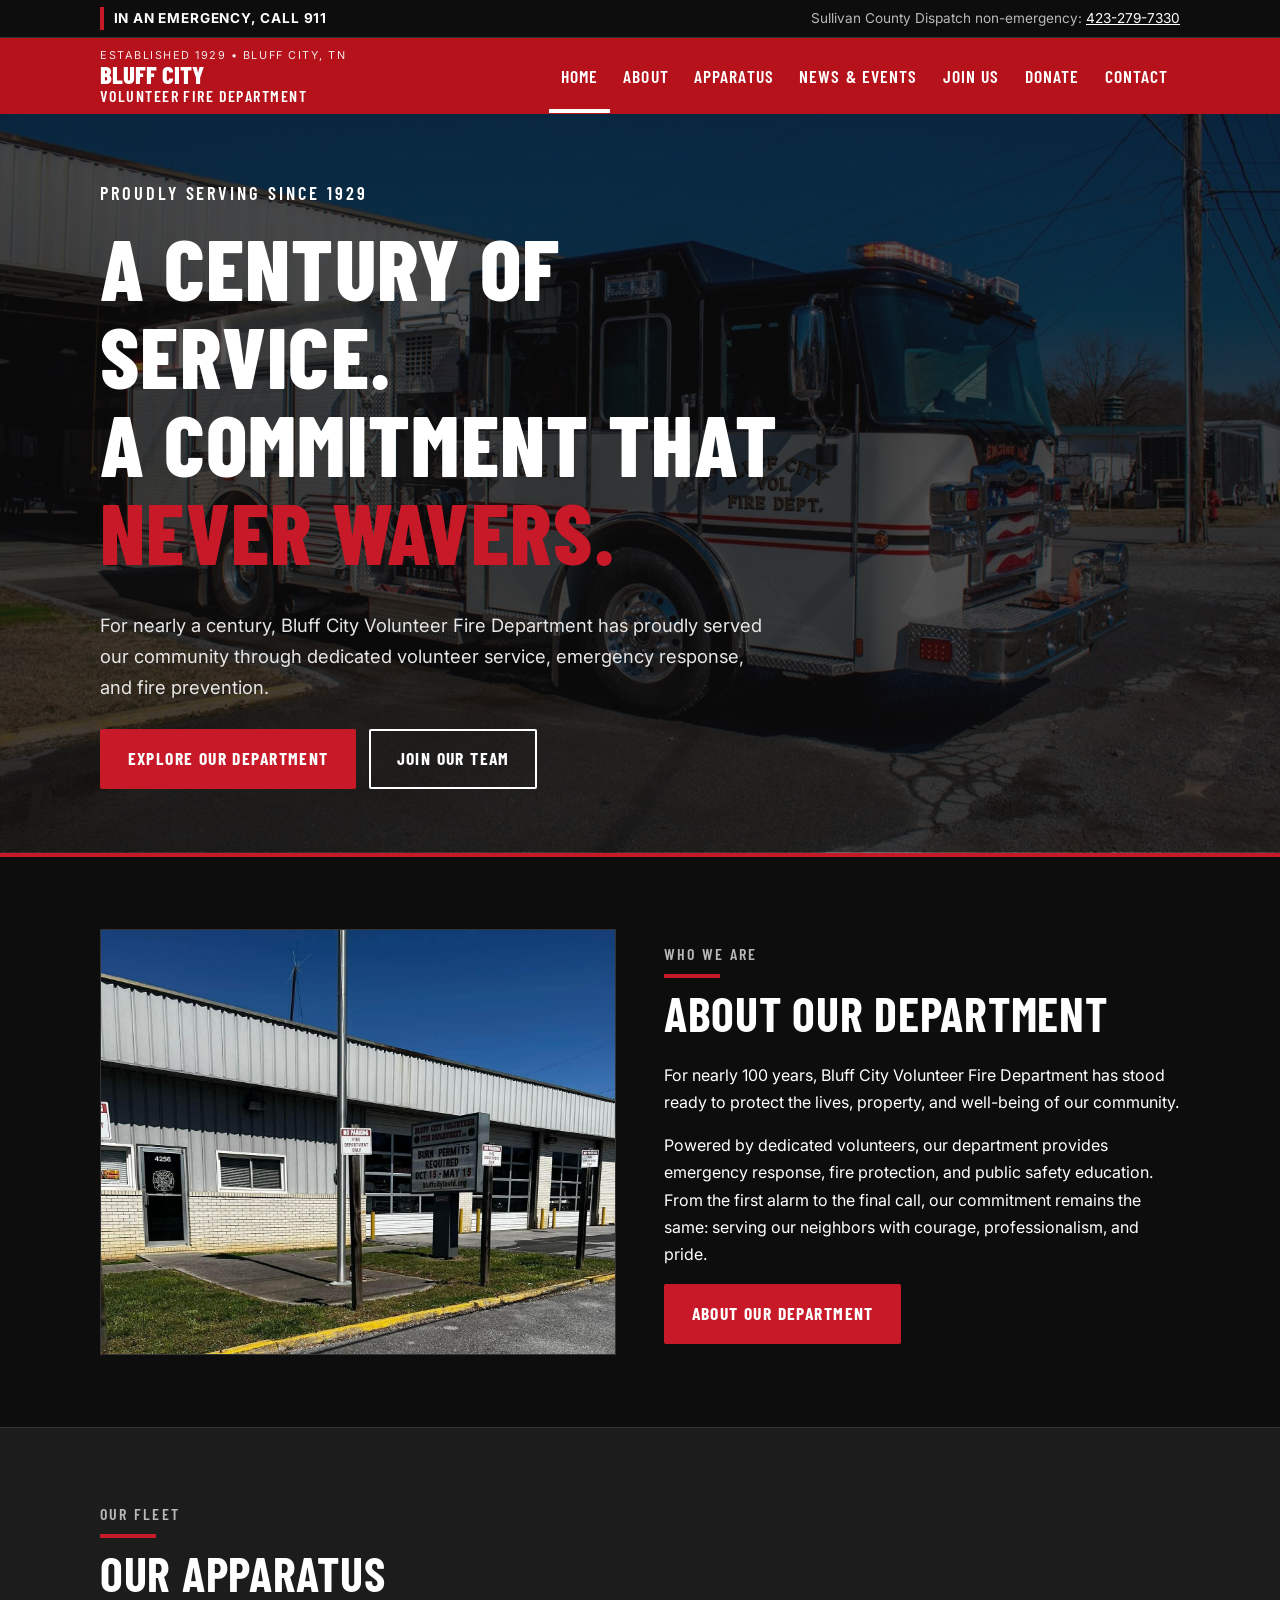
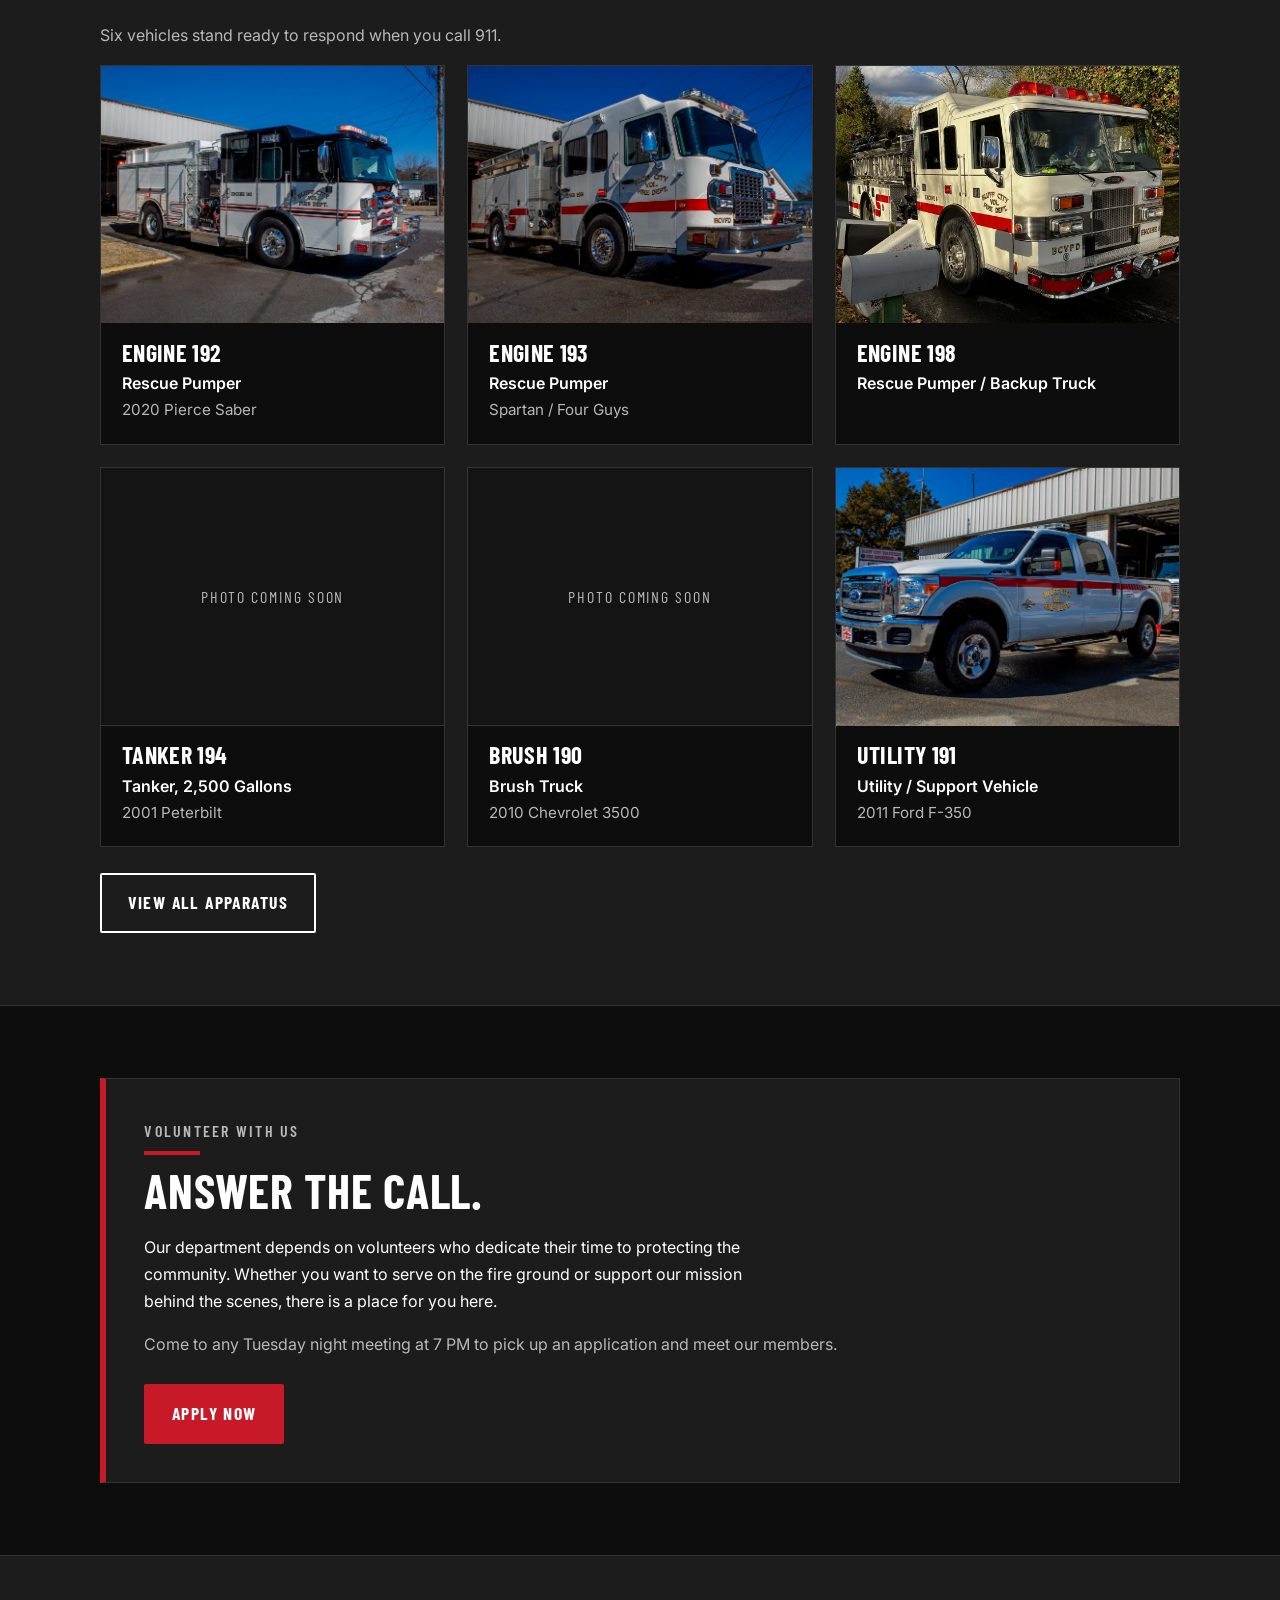
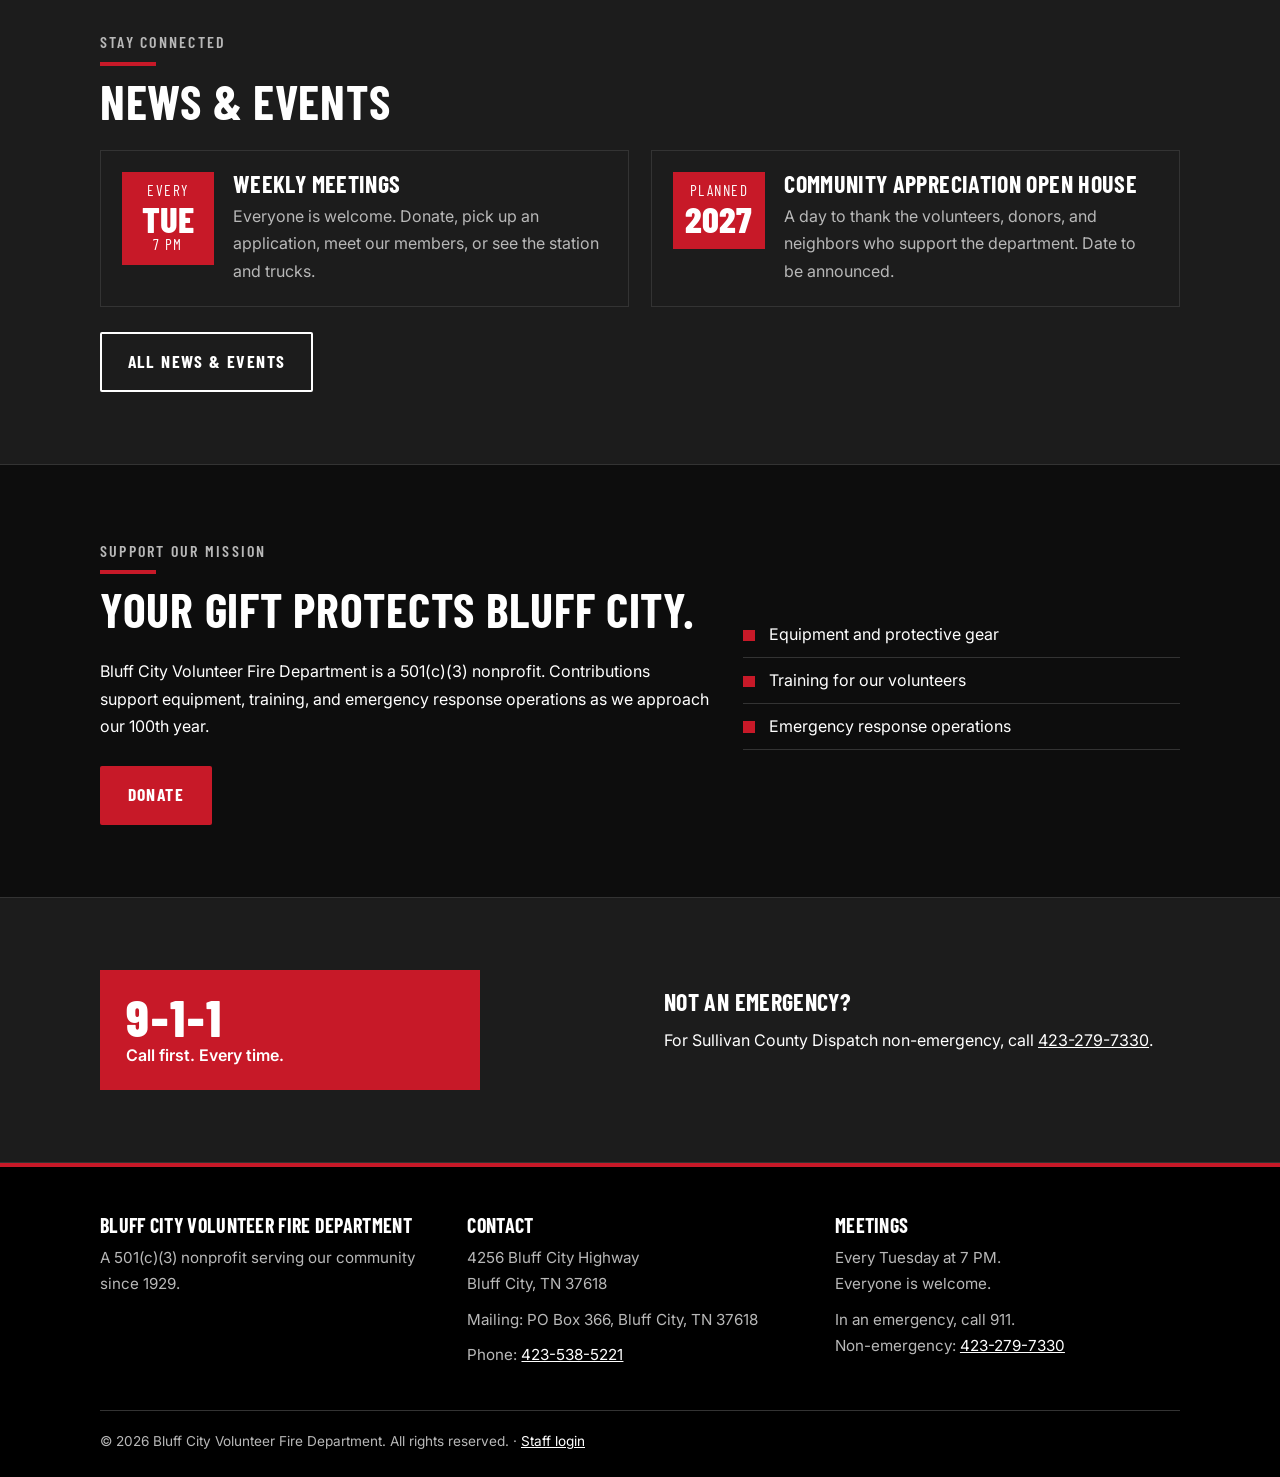
==== commit 222a7b79: "Add files via upload" ====
--- a/index.html
+++ b/index.html
@@ -8,13 +8,13 @@
 <header class="site"><div class="wrap"><a class="brand" href="index.html"><img src="logo.png" alt="Bluff City Volunteer Fire Department logo" onerror="this.style.display='none'"><span><span class="est">Established 1929 &bull; Bluff City, TN</span><span class="bname">Bluff City</span><span class="bsub">Volunteer Fire Department</span></span></a>
 <button class="menu" aria-expanded="false" aria-controls="nav">Menu</button><nav id="nav" aria-label="Main"><ul><li><a href="index.html" aria-current="page">Home</a></li><li><a href="about.html">About</a></li><li><a href="apparatus.html">Apparatus</a></li><li><a href="events.html">News &amp; Events</a></li><li><a href="join.html">Join Us</a></li><li><a href="donate.html">Donate</a></li><li><a href="contact.html">Contact</a></li></ul></nav></div></header>
 <main><div class="hero" style="background-image:linear-gradient(rgba(13,13,13,.68),rgba(13,13,13,.72)),url('engine-192.jpg')"><div class="wrap"><div class="inner">
-<div class="since">Proudly serving since 1929</div>
-<h1>A Century of Service.<br>A Commitment That <em>Never Wavers.</em></h1>
-<p>For nearly a century, Bluff City Volunteer Fire Department has proudly served our community through dedicated volunteer service, emergency response, and fire prevention.</p>
+<div class="since" data-hero="eyebrow">Proudly serving since 1929</div>
+<h1 data-hero="headline">A Century of Service.<br>A Commitment That <em>Never Wavers.</em></h1>
+<p data-hero="text">For nearly a century, Bluff City Volunteer Fire Department has proudly served our community through dedicated volunteer service, emergency response, and fire prevention.</p>
 <div class="btns"><a class="btn primary" href="about.html">Explore our department</a><a class="btn ghost" href="join.html">Join our team</a></div></div></div></div><section><div class="wrap"><div class="two"><img src="station.jpg" alt="Bluff City Volunteer Fire Department station at 4256 Bluff City Highway"><div class="prose"><div class="eyebrow">Who we are</div><h2>About our department</h2>
 <p>For nearly 100 years, Bluff City Volunteer Fire Department has stood ready to protect the lives, property, and well-being of our community.</p>
 <p>Powered by dedicated volunteers, our department provides emergency response, fire protection, and public safety education. From the first alarm to the final call, our commitment remains the same: serving our neighbors with courage, professionalism, and pride.</p>
-<a class="btn primary" href="about.html">About our department</a></div></div></div></section><section class="alt"><div class="wrap"><div class="eyebrow">Our fleet</div><h2>Our apparatus</h2><p class="muted prose">Six vehicles stand ready to respond when you call 911.</p><div class="grid"><article class="card"><img src="engine-192.jpg" alt="Engine 192, a white rescue pumper with a black cab top, parked beside the station" loading="lazy"><div class="body"><h3>Engine 192</h3><p class="type">Rescue Pumper</p><p class="meta">2020 Pierce Saber</p></div></article><article class="card"><img src="engine-193.jpg" alt="Engine 193, a white rescue pumper with a red stripe" loading="lazy"><div class="body"><h3>Engine 193</h3><p class="type">Rescue Pumper</p><p class="meta">Spartan / Four Guys</p></div></article><article class="card"><img src="engine-198.jpg" alt="Engine 198, a white fire engine with a red stripe on a country road" loading="lazy"><div class="body"><h3>Engine 198</h3><p class="type">Rescue Pumper / Backup Truck</p></div></article><article class="card"><div class="nophoto" role="img" aria-label="Photo of Tanker 194 coming soon">Photo coming soon</div><!-- TODO: add photo of Tanker 194 --><div class="body"><h3>Tanker 194</h3><p class="type">Tanker, 2,500 Gallons</p><p class="meta">2001 Peterbilt</p></div></article><article class="card"><div class="nophoto" role="img" aria-label="Photo of Brush 190 coming soon">Photo coming soon</div><!-- TODO: add photo of Brush 190 --><div class="body"><h3>Brush 190</h3><p class="type">Brush Truck</p><p class="meta">2010 Chevrolet 3500</p></div></article><article class="card"><img src="utility-191.jpg" alt="Utility 191, a white Ford pickup marked Bluff City Vol. Fire Dept." loading="lazy"><div class="body"><h3>Utility 191</h3><p class="type">Utility / Support Vehicle</p><p class="meta">2011 Ford F-350</p></div></article></div><div class="btns"><a class="btn ghost" href="apparatus.html">View all apparatus</a></div></div></section><section><div class="wrap"><div class="cta"><div class="eyebrow">Volunteer with us</div><h2>Answer the call.</h2><p class="prose">Our department depends on volunteers who dedicate their time to protecting the community. Whether you want to serve on the fire ground or support our mission behind the scenes, there is a place for you here.</p>
+<a class="btn primary" href="about.html">About our department</a></div></div></div></section><section class="alt"><div class="wrap"><div class="eyebrow">Our fleet</div><h2>Our apparatus</h2><p class="muted prose">Six vehicles stand ready to respond when you call 911.</p><div class="grid" data-apparatus><article class="card"><img src="engine-192.jpg" alt="Engine 192, a white rescue pumper with a black cab top, parked beside the station" loading="lazy"><div class="body"><h3>Engine 192</h3><p class="type">Rescue Pumper</p><p class="meta">2020 Pierce Saber</p></div></article><article class="card"><img src="engine-193.jpg" alt="Engine 193, a white rescue pumper with a red stripe" loading="lazy"><div class="body"><h3>Engine 193</h3><p class="type">Rescue Pumper</p><p class="meta">Spartan / Four Guys</p></div></article><article class="card"><img src="engine-198.jpg" alt="Engine 198, a white fire engine with a red stripe on a country road" loading="lazy"><div class="body"><h3>Engine 198</h3><p class="type">Rescue Pumper / Backup Truck</p></div></article><article class="card"><div class="nophoto" role="img" aria-label="Photo of Tanker 194 coming soon">Photo coming soon</div><!-- TODO: add photo of Tanker 194 --><div class="body"><h3>Tanker 194</h3><p class="type">Tanker, 2,500 Gallons</p><p class="meta">2001 Peterbilt</p></div></article><article class="card"><div class="nophoto" role="img" aria-label="Photo of Brush 190 coming soon">Photo coming soon</div><!-- TODO: add photo of Brush 190 --><div class="body"><h3>Brush 190</h3><p class="type">Brush Truck</p><p class="meta">2010 Chevrolet 3500</p></div></article><article class="card"><img src="utility-191.jpg" alt="Utility 191, a white Ford pickup marked Bluff City Vol. Fire Dept." loading="lazy"><div class="body"><h3>Utility 191</h3><p class="type">Utility / Support Vehicle</p><p class="meta">2011 Ford F-350</p></div></article></div><div class="btns"><a class="btn ghost" href="apparatus.html">View all apparatus</a></div></div></section><section><div class="wrap"><div class="cta"><div class="eyebrow">Volunteer with us</div><h2>Answer the call.</h2><p class="prose">Our department depends on volunteers who dedicate their time to protecting the community. Whether you want to serve on the fire ground or support our mission behind the scenes, there is a place for you here.</p>
 <p class="muted">Come to any Tuesday night meeting at 7 PM to pick up an application and meet our members.</p><div class="btns"><a class="btn primary" href="join.html">Apply now</a></div></div></div></section><section class="alt"><div class="wrap"><div class="eyebrow">Stay connected</div><h2>News &amp; events</h2><div class="events">
 <article class="event"><div class="date"><span>Every</span><b>Tue</b><span>7 PM</span></div><div><h3>Weekly meetings</h3><p>Everyone is welcome. Donate, pick up an application, meet our members, or see the station and trucks.</p></div></article>
 <article class="event"><div class="date"><span>Planned</span><b>2027</b></div><div><h3>Community appreciation open house</h3><p>A day to thank the volunteers, donors, and neighbors who support the department. Date to be announced.</p></div></article></div>
@@ -22,7 +22,7 @@
 <ul class="checks"><li>Equipment and protective gear</li><li>Training for our volunteers</li><li>Emergency response operations</li></ul></div></div></section><section class="alt"><div class="wrap"><div class="two"><div class="box911"><b>9-1-1</b>Call first. Every time.</div><div><h3>Not an emergency?</h3><p>For Sullivan County Dispatch non-emergency, call <a href="tel:+14232797330">423-279-7330</a>.</p></div></div></div></section></main>
 <footer><div class="wrap"><div class="grid">
 <div><h3>Bluff City Volunteer Fire Department</h3><p>A 501(c)(3) nonprofit serving our community since 1929.</p></div>
-<div><h3>Contact</h3><p>4256 Bluff City Highway<br>Bluff City, TN 37618</p><p>Mailing: PO Box 366, Bluff City, TN 37618</p><p>Phone: <a href="tel:+14235385221">423-538-5221</a></p></div>
+<div><h3>Contact</h3><p data-contact="station_address">4256 Bluff City Highway<br>Bluff City, TN 37618</p><p>Mailing: <span data-contact="mailing_address">PO Box 366, Bluff City, TN 37618</span></p><p>Phone: <a href="tel:+14235385221">423-538-5221</a></p></div>
 <div><h3>Meetings</h3><p>Every Tuesday at 7 PM.<br>Everyone is welcome.</p><p>In an emergency, call 911.<br>Non-emergency: <a href="tel:+14232797330">423-279-7330</a></p></div></div>
-<div class="legal">&copy; <span id="yr">2026</span> Bluff City Volunteer Fire Department. All rights reserved.</div></div></footer>
-<script>var b=document.querySelector('.menu'),n=document.getElementById('nav');b.addEventListener('click',function(){var o=n.classList.toggle('open');b.setAttribute('aria-expanded',o)});document.getElementById('yr').textContent=new Date().getFullYear();</script></body></html>+<div class="legal">&copy; <span id="yr">2026</span> Bluff City Volunteer Fire Department. All rights reserved. &middot; <a href="admin.html">Staff login</a></div></div></footer>
+<script>var b=document.querySelector('.menu'),n=document.getElementById('nav');b.addEventListener('click',function(){var o=n.classList.toggle('open');b.setAttribute('aria-expanded',o)});document.getElementById('yr').textContent=new Date().getFullYear();</script><script src="config.js"></script><script src="site.js" defer></script></body></html>
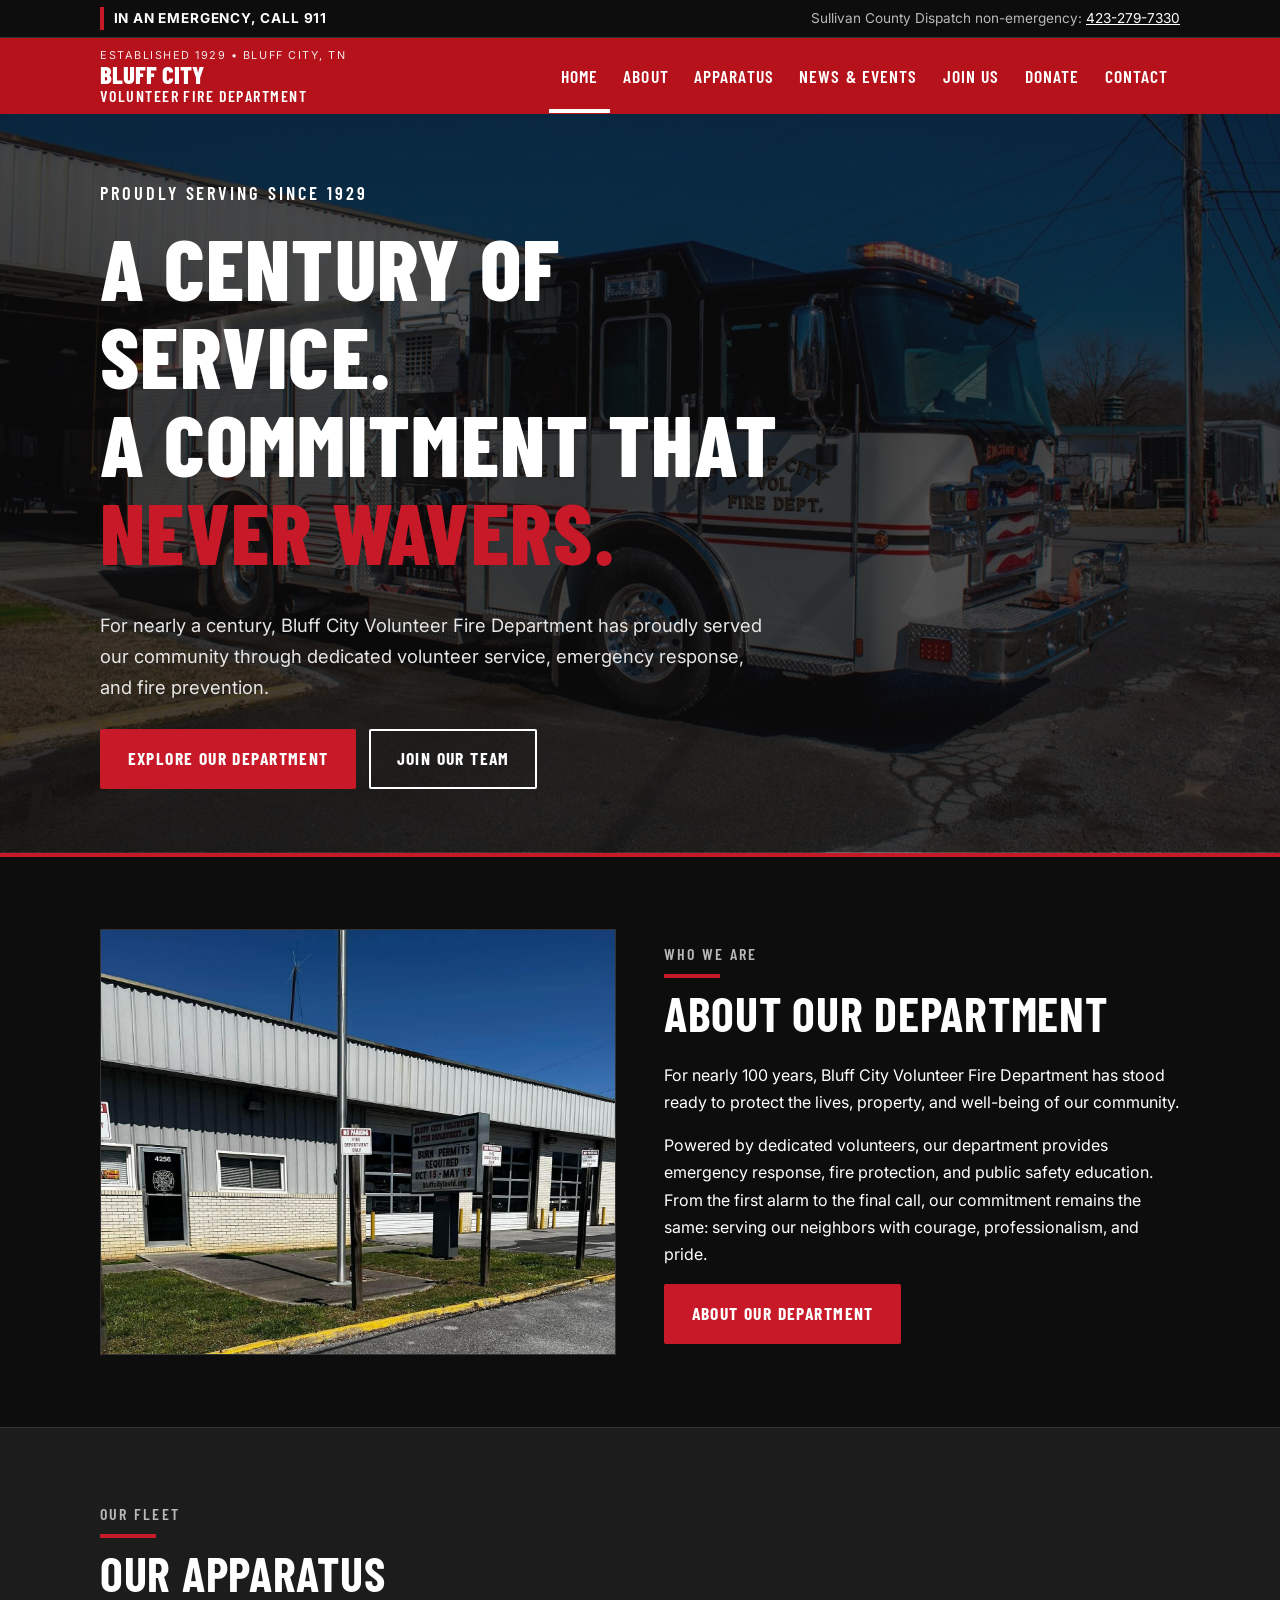
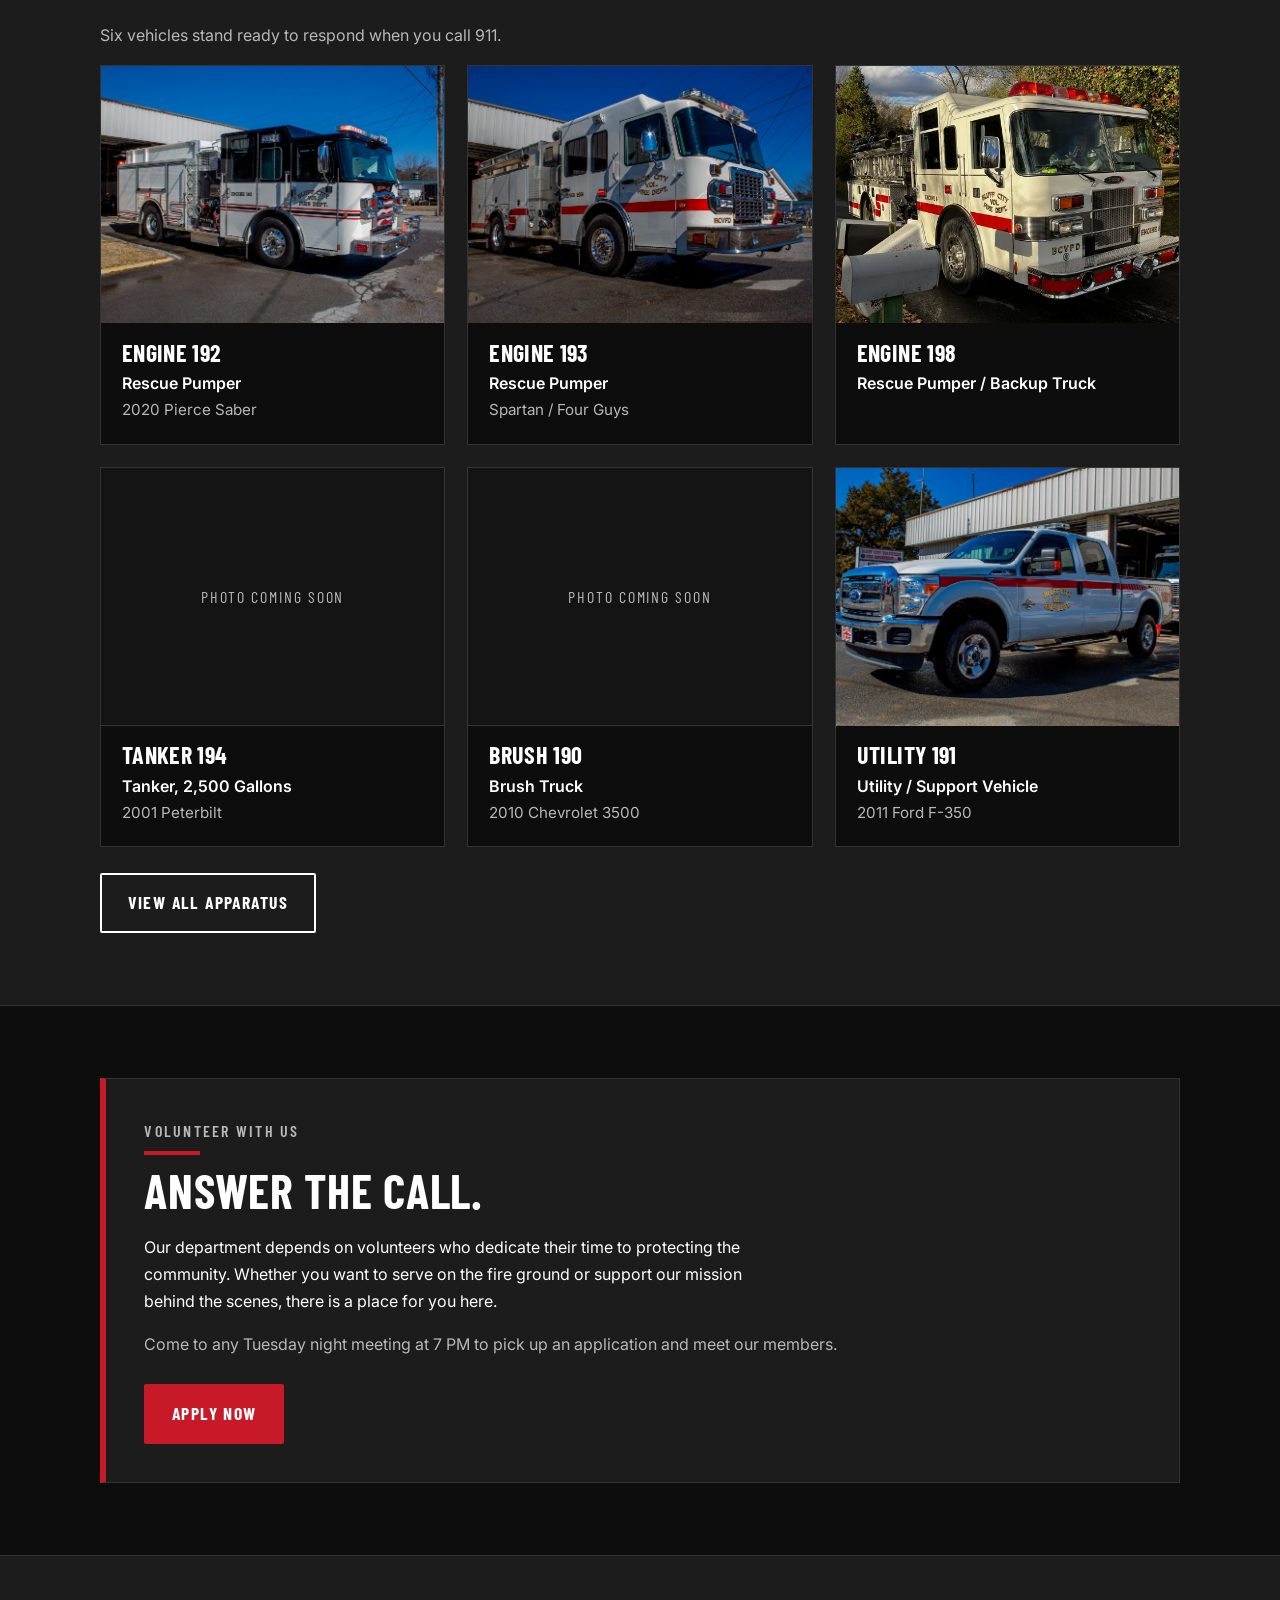
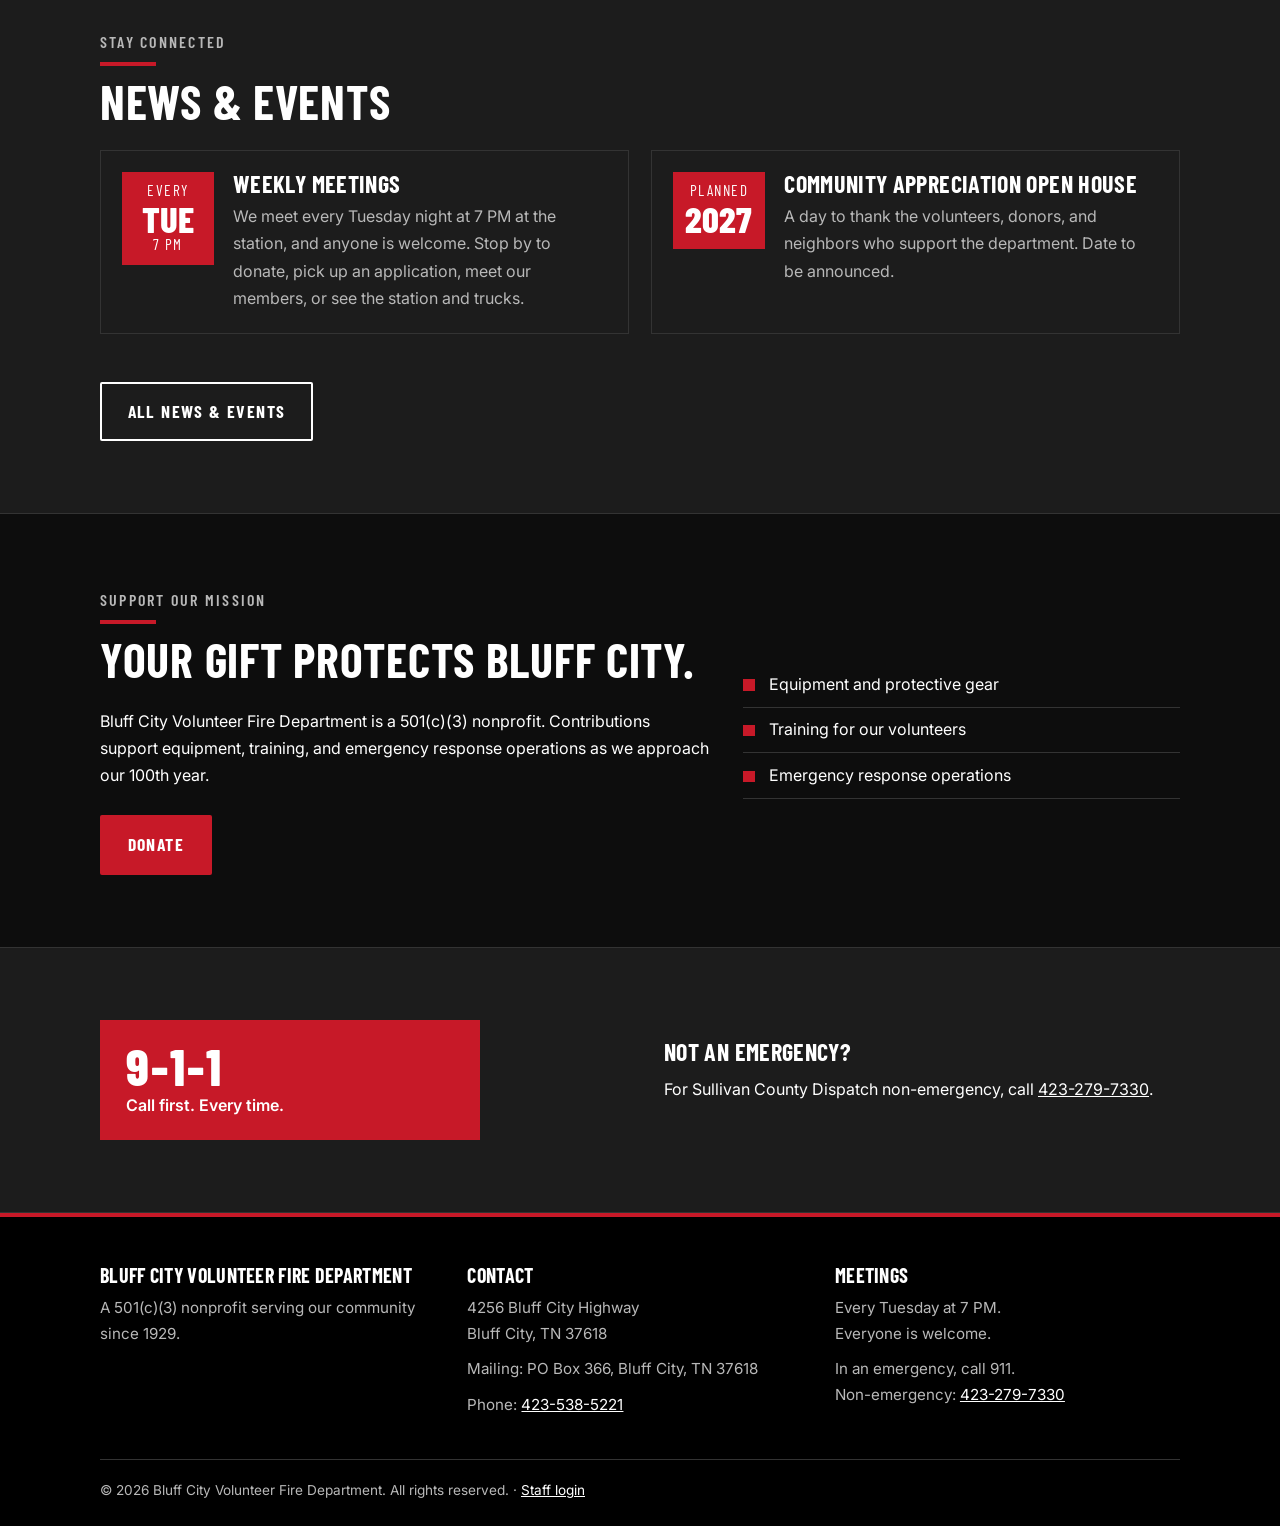
==== commit 5a9e60f9: "Add files via upload" ====
--- a/index.html
+++ b/index.html
@@ -15,9 +15,7 @@
 <p>For nearly 100 years, Bluff City Volunteer Fire Department has stood ready to protect the lives, property, and well-being of our community.</p>
 <p>Powered by dedicated volunteers, our department provides emergency response, fire protection, and public safety education. From the first alarm to the final call, our commitment remains the same: serving our neighbors with courage, professionalism, and pride.</p>
 <a class="btn primary" href="about.html">About our department</a></div></div></div></section><section class="alt"><div class="wrap"><div class="eyebrow">Our fleet</div><h2>Our apparatus</h2><p class="muted prose">Six vehicles stand ready to respond when you call 911.</p><div class="grid" data-apparatus><article class="card"><img src="engine-192.jpg" alt="Engine 192, a white rescue pumper with a black cab top, parked beside the station" loading="lazy"><div class="body"><h3>Engine 192</h3><p class="type">Rescue Pumper</p><p class="meta">2020 Pierce Saber</p></div></article><article class="card"><img src="engine-193.jpg" alt="Engine 193, a white rescue pumper with a red stripe" loading="lazy"><div class="body"><h3>Engine 193</h3><p class="type">Rescue Pumper</p><p class="meta">Spartan / Four Guys</p></div></article><article class="card"><img src="engine-198.jpg" alt="Engine 198, a white fire engine with a red stripe on a country road" loading="lazy"><div class="body"><h3>Engine 198</h3><p class="type">Rescue Pumper / Backup Truck</p></div></article><article class="card"><div class="nophoto" role="img" aria-label="Photo of Tanker 194 coming soon">Photo coming soon</div><!-- TODO: add photo of Tanker 194 --><div class="body"><h3>Tanker 194</h3><p class="type">Tanker, 2,500 Gallons</p><p class="meta">2001 Peterbilt</p></div></article><article class="card"><div class="nophoto" role="img" aria-label="Photo of Brush 190 coming soon">Photo coming soon</div><!-- TODO: add photo of Brush 190 --><div class="body"><h3>Brush 190</h3><p class="type">Brush Truck</p><p class="meta">2010 Chevrolet 3500</p></div></article><article class="card"><img src="utility-191.jpg" alt="Utility 191, a white Ford pickup marked Bluff City Vol. Fire Dept." loading="lazy"><div class="body"><h3>Utility 191</h3><p class="type">Utility / Support Vehicle</p><p class="meta">2011 Ford F-350</p></div></article></div><div class="btns"><a class="btn ghost" href="apparatus.html">View all apparatus</a></div></div></section><section><div class="wrap"><div class="cta"><div class="eyebrow">Volunteer with us</div><h2>Answer the call.</h2><p class="prose">Our department depends on volunteers who dedicate their time to protecting the community. Whether you want to serve on the fire ground or support our mission behind the scenes, there is a place for you here.</p>
-<p class="muted">Come to any Tuesday night meeting at 7 PM to pick up an application and meet our members.</p><div class="btns"><a class="btn primary" href="join.html">Apply now</a></div></div></div></section><section class="alt"><div class="wrap"><div class="eyebrow">Stay connected</div><h2>News &amp; events</h2><div class="events">
-<article class="event"><div class="date"><span>Every</span><b>Tue</b><span>7 PM</span></div><div><h3>Weekly meetings</h3><p>Everyone is welcome. Donate, pick up an application, meet our members, or see the station and trucks.</p></div></article>
-<article class="event"><div class="date"><span>Planned</span><b>2027</b></div><div><h3>Community appreciation open house</h3><p>A day to thank the volunteers, donors, and neighbors who support the department. Date to be announced.</p></div></article></div>
+<p class="muted">Come to any Tuesday night meeting at 7 PM to pick up an application and meet our members.</p><div class="btns"><a class="btn primary" href="join.html">Apply now</a></div></div></div></section><section class="alt"><div class="wrap"><div class="eyebrow">Stay connected</div><h2>News &amp; events</h2><div class="events"><article class="event"><div class="date"><span>Every</span><b>Tue</b><span>7 PM</span></div><div><h3>Weekly meetings</h3><p data-content="meetings.text">We meet every Tuesday night at 7 PM at the station, and anyone is welcome. Stop by to donate, pick up an application, meet our members, or see the station and trucks.</p></div></article><article class="event" data-featured><div class="date"><span data-f="label">Planned</span><b data-f="big">2027</b></div><div><h3 data-f="title">Community appreciation open house</h3><p data-f="text">A day to thank the volunteers, donors, and neighbors who support the department. Date to be announced.</p></div></article><div data-home-events style="display:contents"></div></div><div class="grid" data-home-news style="margin-top:1.4rem"></div>
 <div class="btns"><a class="btn ghost" href="events.html">All news &amp; events</a></div></div></section><section><div class="wrap"><div class="support"><div><div class="eyebrow">Support our mission</div><h2>Your gift protects Bluff City.</h2><p class="prose">Bluff City Volunteer Fire Department is a 501(c)(3) nonprofit. Contributions support equipment, training, and emergency response operations as we approach our 100th year.</p><div class="btns"><a class="btn primary" href="donate.html">Donate</a></div></div>
 <ul class="checks"><li>Equipment and protective gear</li><li>Training for our volunteers</li><li>Emergency response operations</li></ul></div></div></section><section class="alt"><div class="wrap"><div class="two"><div class="box911"><b>9-1-1</b>Call first. Every time.</div><div><h3>Not an emergency?</h3><p>For Sullivan County Dispatch non-emergency, call <a href="tel:+14232797330">423-279-7330</a>.</p></div></div></div></section></main>
 <footer><div class="wrap"><div class="grid">
--- a/style.css
+++ b/style.css
@@ -81,3 +81,12 @@
 @media (max-width:1180px){nav a{padding:1.35rem .5rem;font-size:1.02rem}.bname{font-size:1.4rem}}
 @media (max-width:420px){.bsub{font-size:.8rem;letter-spacing:.05em}.bname{font-size:1.25rem}.est{font-size:.58rem}.brand img{height:42px}}
 .alert a{white-space:nowrap}
+
+[hidden]{display:none!important}
+.card a.cardlink{display:block;color:inherit;text-decoration:none}
+.card .meta.up{text-transform:uppercase;letter-spacing:.08em;font-size:.8rem}
+.event img{display:block;max-width:100%;max-height:260px;margin:.7rem 0;border:1px solid var(--line)}
+.article{max-width:760px}.article .cover{width:100%;height:auto;margin:0 0 1.5rem;border:1px solid var(--line)}
+.article p{font-size:1.1rem}
+.photos{display:grid;gap:1rem;grid-template-columns:repeat(auto-fit,minmax(240px,1fr));margin-top:2rem}.photos img{width:100%;height:auto;border:1px solid var(--line)}
+details.archive summary{cursor:pointer;font-family:var(--head);text-transform:uppercase;letter-spacing:.06em;font-size:1.3rem;margin-bottom:1rem}
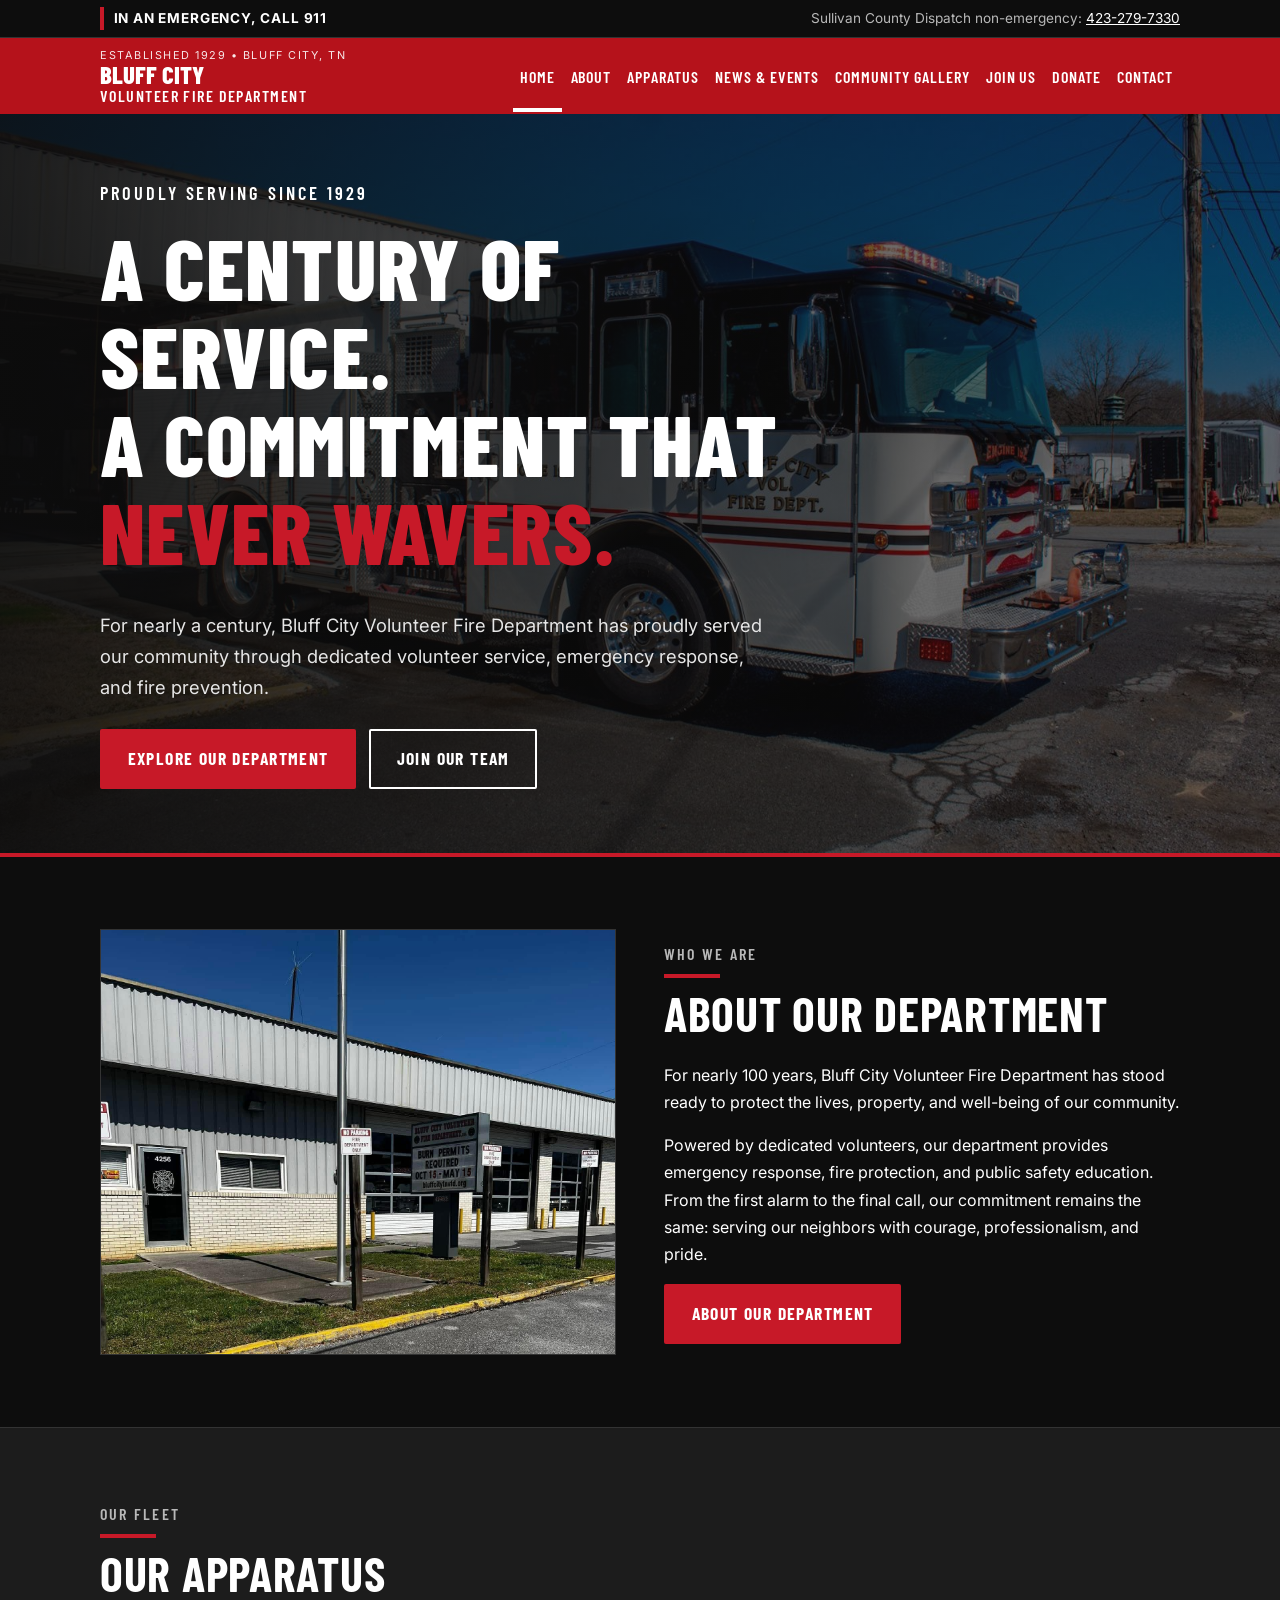
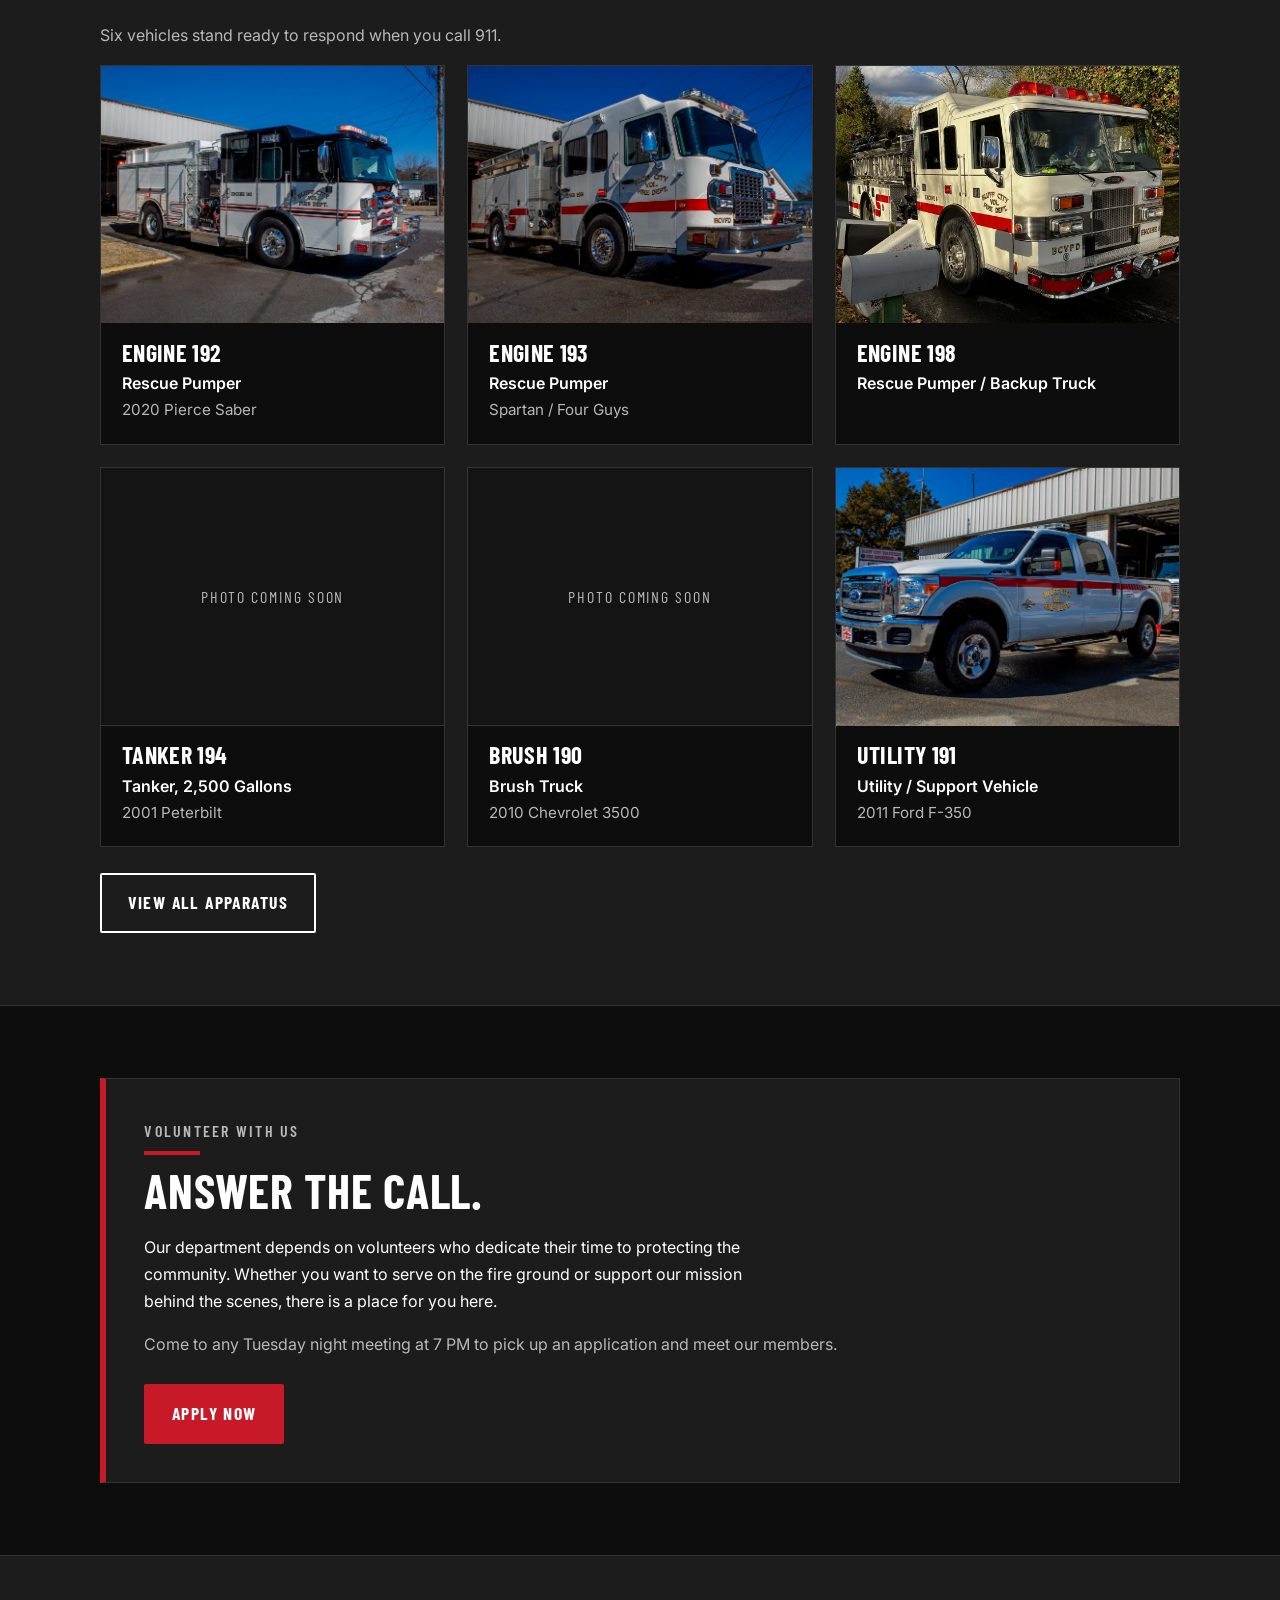
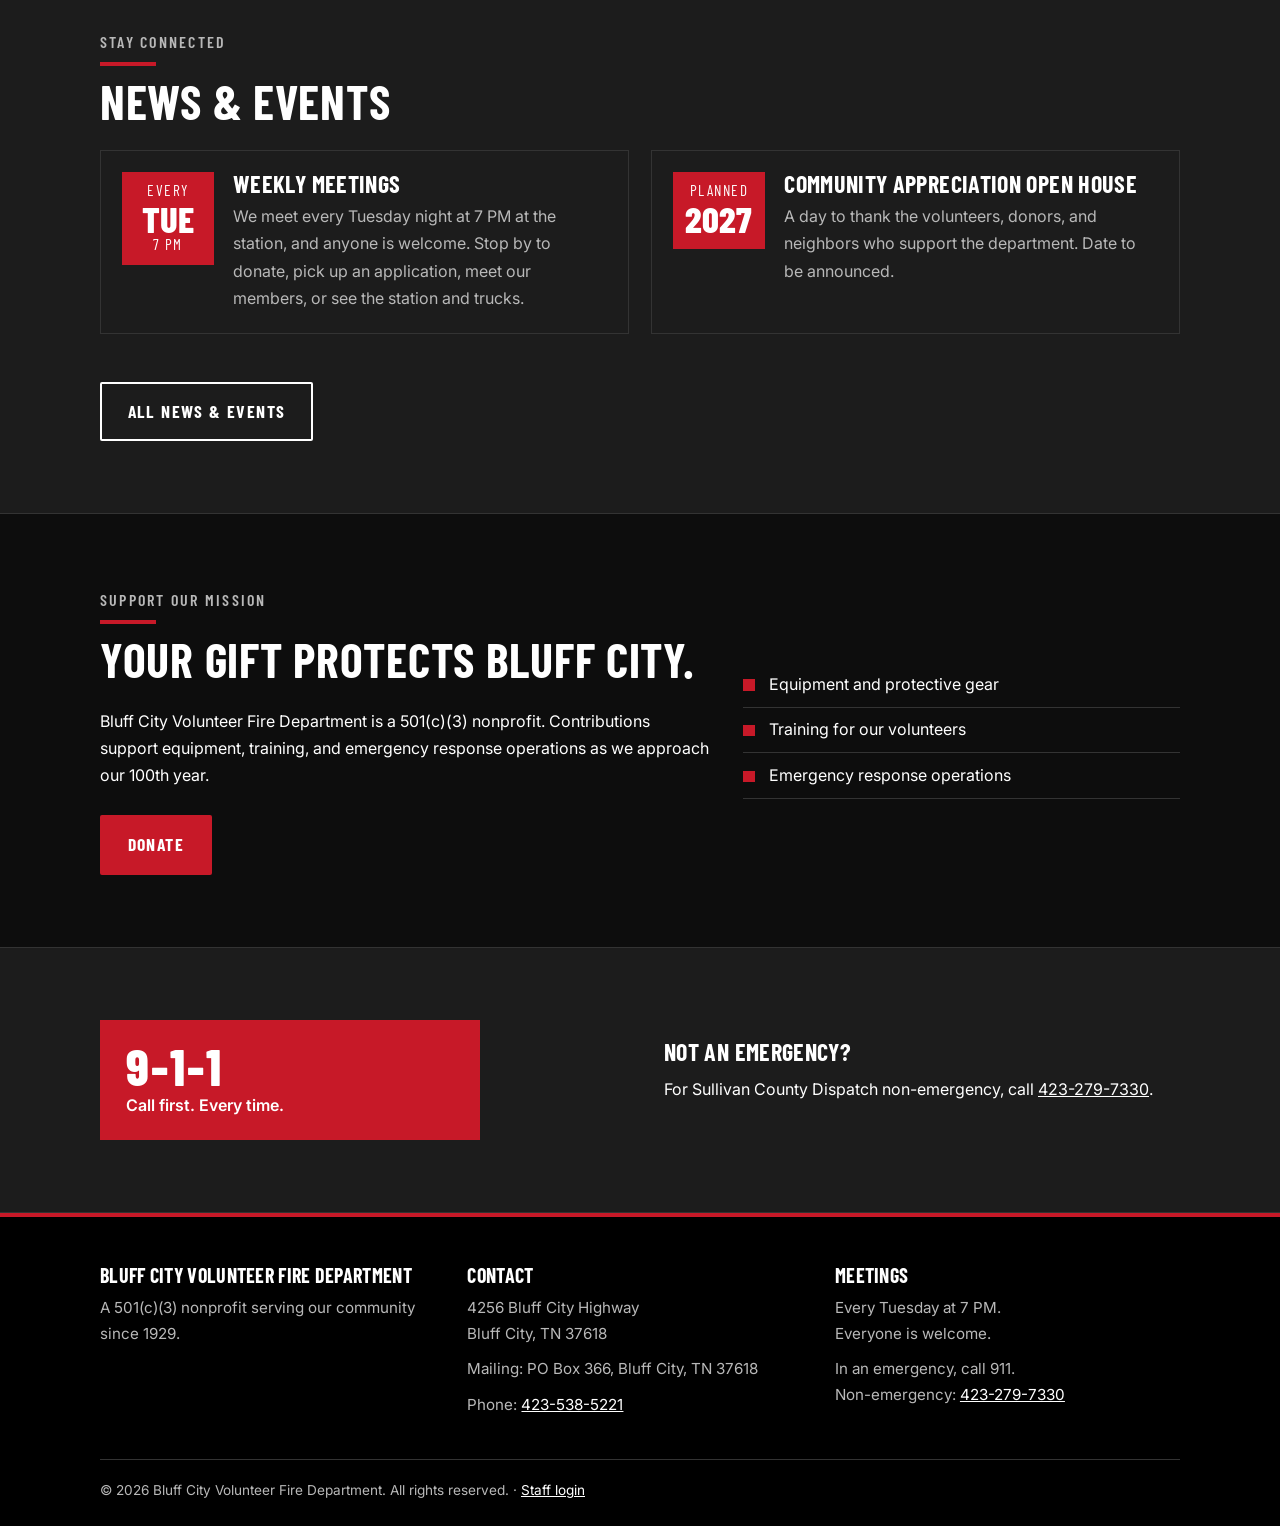
==== commit ab37a9ce: "Add files via upload" ====
--- a/index.html
+++ b/index.html
@@ -6,8 +6,8 @@
 <link rel="stylesheet" href="style.css"></head><body>
 <div class="alert"><div class="wrap"><strong>In an emergency, call 911</strong><span>Sullivan County Dispatch non-emergency: <a href="tel:+14232797330">423-279-7330</a></span></div></div>
 <header class="site"><div class="wrap"><a class="brand" href="index.html"><img src="logo.png" alt="Bluff City Volunteer Fire Department logo" onerror="this.style.display='none'"><span><span class="est">Established 1929 &bull; Bluff City, TN</span><span class="bname">Bluff City</span><span class="bsub">Volunteer Fire Department</span></span></a>
-<button class="menu" aria-expanded="false" aria-controls="nav">Menu</button><nav id="nav" aria-label="Main"><ul><li><a href="index.html" aria-current="page">Home</a></li><li><a href="about.html">About</a></li><li><a href="apparatus.html">Apparatus</a></li><li><a href="events.html">News &amp; Events</a></li><li><a href="join.html">Join Us</a></li><li><a href="donate.html">Donate</a></li><li><a href="contact.html">Contact</a></li></ul></nav></div></header>
-<main><div class="hero" style="background-image:linear-gradient(rgba(13,13,13,.68),rgba(13,13,13,.72)),url('engine-192.jpg')"><div class="wrap"><div class="inner">
+<button class="menu" aria-expanded="false" aria-controls="nav">Menu</button><nav id="nav" aria-label="Main"><ul><li><a href="index.html" aria-current="page">Home</a></li><li><a href="about.html">About</a></li><li><a href="apparatus.html">Apparatus</a></li><li><a href="events.html">News &amp; Events</a></li><li><a href="gallery.html">Community Gallery</a></li><li><a href="join.html">Join Us</a></li><li><a href="donate.html">Donate</a></li><li><a href="contact.html">Contact</a></li></ul></nav></div></header>
+<main><div class="hero" style="background-image:url('engine-192.jpg')"><div class="collage" data-collage aria-hidden="true"></div><div class="wrap"><div class="inner">
 <div class="since" data-hero="eyebrow">Proudly serving since 1929</div>
 <h1 data-hero="headline">A Century of Service.<br>A Commitment That <em>Never Wavers.</em></h1>
 <p data-hero="text">For nearly a century, Bluff City Volunteer Fire Department has proudly served our community through dedicated volunteer service, emergency response, and fire prevention.</p>
--- a/style.css
+++ b/style.css
@@ -90,3 +90,34 @@
 .article p{font-size:1.1rem}
 .photos{display:grid;gap:1rem;grid-template-columns:repeat(auto-fit,minmax(240px,1fr));margin-top:2rem}.photos img{width:100%;height:auto;border:1px solid var(--line)}
 details.archive summary{cursor:pointer;font-family:var(--head);text-transform:uppercase;letter-spacing:.06em;font-size:1.3rem;margin-bottom:1rem}
+
+.hero{position:relative;overflow:hidden}
+.hero::before{content:"";position:absolute;inset:0;z-index:1;background:linear-gradient(90deg,rgba(13,13,13,.9) 0%,rgba(13,13,13,.64) 60%,rgba(13,13,13,.5) 100%)}
+.hero .wrap{position:relative;z-index:2}
+.collage{position:absolute;inset:0;display:grid;gap:3px}
+.collage img{width:100%;height:100%;object-fit:cover;display:block;min-height:0}
+.collage.c2{grid-template-columns:1fr 1fr}
+.collage.c3{grid-template-columns:2fr 1fr;grid-template-rows:1fr 1fr}
+.collage.c4,.collage.c5{grid-template-columns:2fr 1fr 1fr;grid-template-rows:1fr 1fr}
+.collage.c3 img:first-child,.collage.c4 img:first-child,.collage.c5 img:first-child{grid-row:1/3}
+.collage.c4 img:nth-child(4){grid-column:2/4}
+@media (max-width:700px){.collage{display:block}.collage img:not(:first-child){display:none}}
+.filters{display:flex;flex-wrap:wrap;gap:.6rem;margin:1.2rem 0 2rem}
+.filters button{font-family:var(--head);text-transform:uppercase;letter-spacing:.07em;font-size:1.05rem;background:transparent;color:#fff;border:2px solid #555;padding:.45rem 1rem;cursor:pointer;border-radius:2px}
+.filters button:hover{border-color:#fff}.filters button[aria-pressed=true]{background:var(--red);border-color:var(--red)}
+.albums{display:grid;gap:1.4rem;grid-template-columns:repeat(auto-fill,minmax(260px,1fr))}
+.thumbs{display:grid;gap:.6rem;grid-template-columns:repeat(auto-fill,minmax(180px,1fr));margin-top:1.5rem}
+.thumbs button{padding:0;border:1px solid var(--line);background:#000;cursor:pointer;aspect-ratio:4/3;overflow:hidden}
+.thumbs img{width:100%;height:100%;object-fit:cover;display:block;transition:transform .25s}
+.thumbs button:hover img{transform:scale(1.04)}
+.lb{position:fixed;inset:0;background:rgba(0,0,0,.95);z-index:200;display:flex;align-items:center;justify-content:center}
+.lb figure{margin:0;text-align:center;max-width:94vw}
+.lb img{max-width:94vw;max-height:80vh;object-fit:contain;display:block;margin:0 auto}
+.lb figcaption{color:#e6e6e6;padding:.7rem 1rem;min-height:2.6rem}
+.lb button{position:absolute;background:rgba(28,28,28,.9);color:#fff;border:1px solid #555;width:48px;height:48px;font-size:1.8rem;line-height:1;cursor:pointer}
+.lb button:hover{background:var(--red)}
+.lb-x{top:1rem;right:1rem}.lb-p{left:.6rem;top:50%;margin-top:-24px}.lb-n{right:.6rem;top:50%;margin-top:-24px}
+@media (max-width:700px){nav a{font-size:1.1rem}}
+@media (max-width:1280px) and (min-width:961px){nav a{font-size:1rem;padding:1.35rem .45rem}}
+nav ul{flex-wrap:wrap;justify-content:flex-end}
+@media (max-width:960px){nav ul{justify-content:flex-start}}
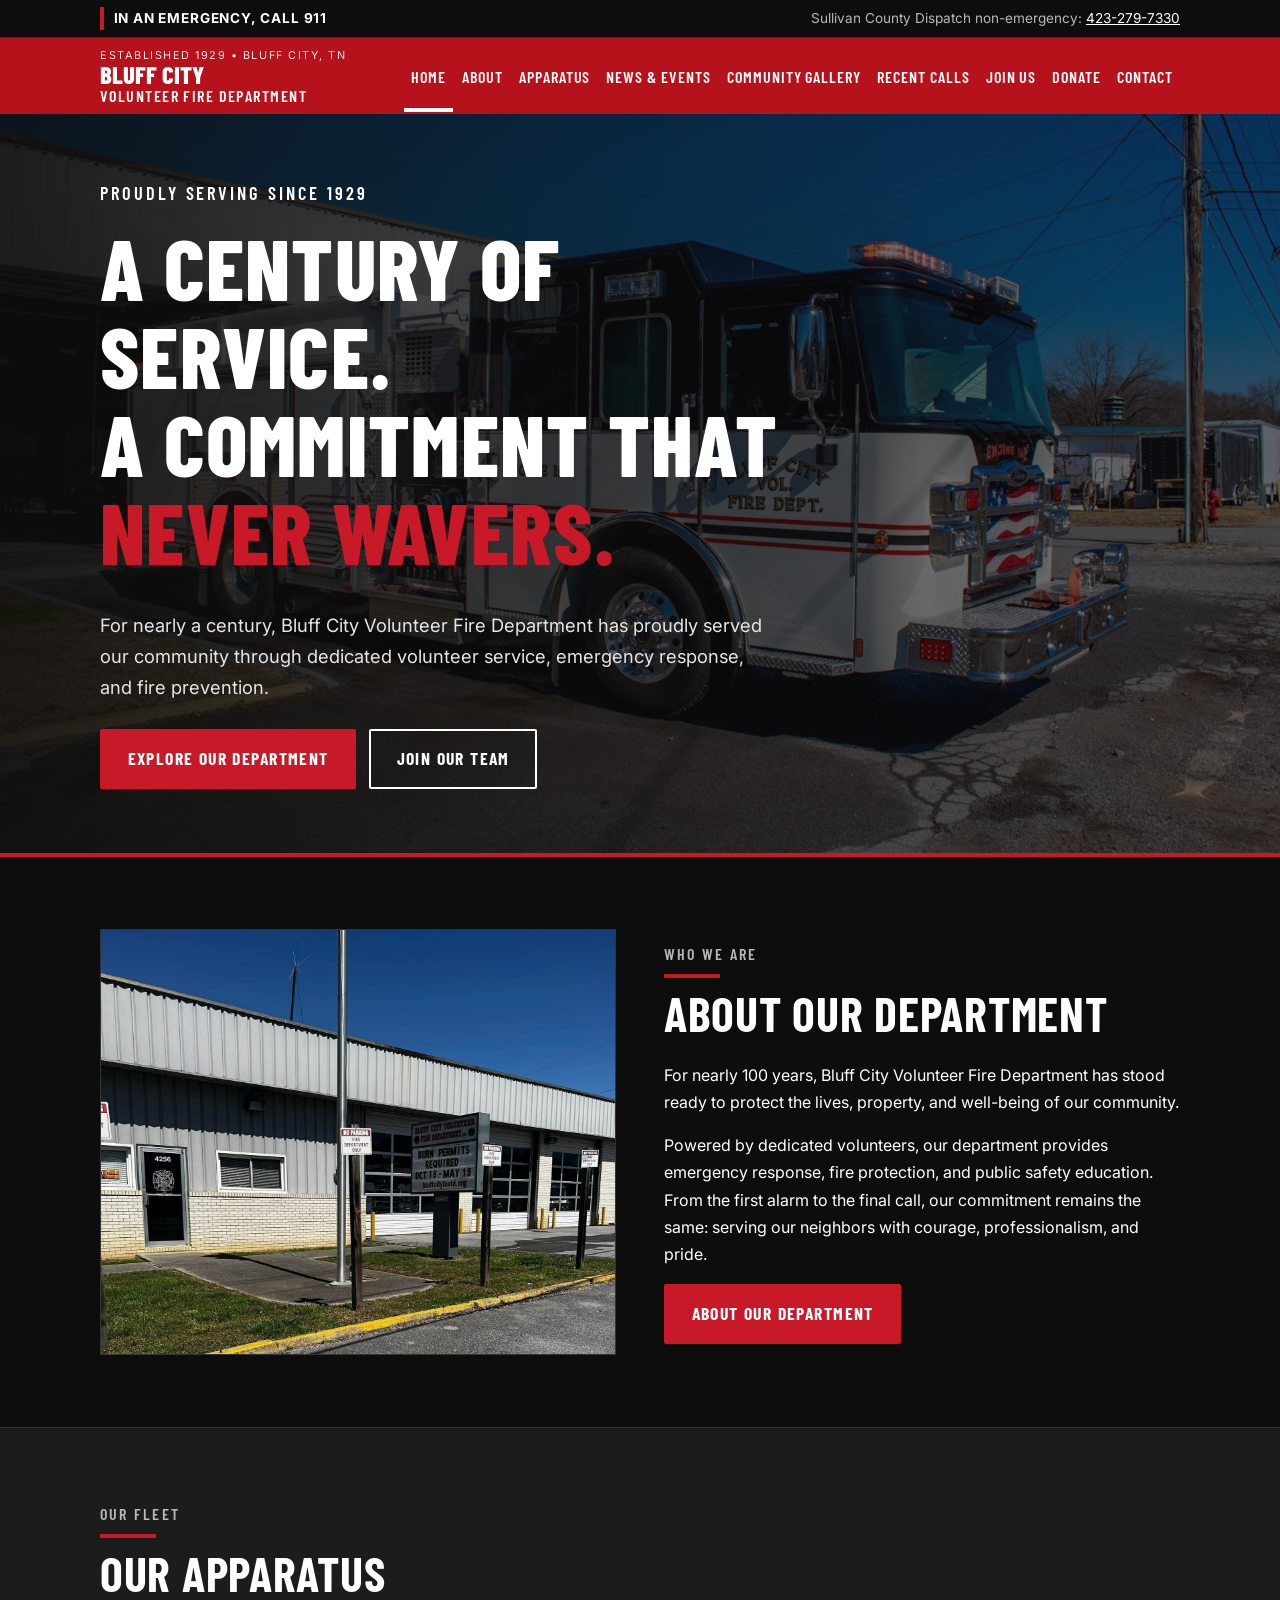
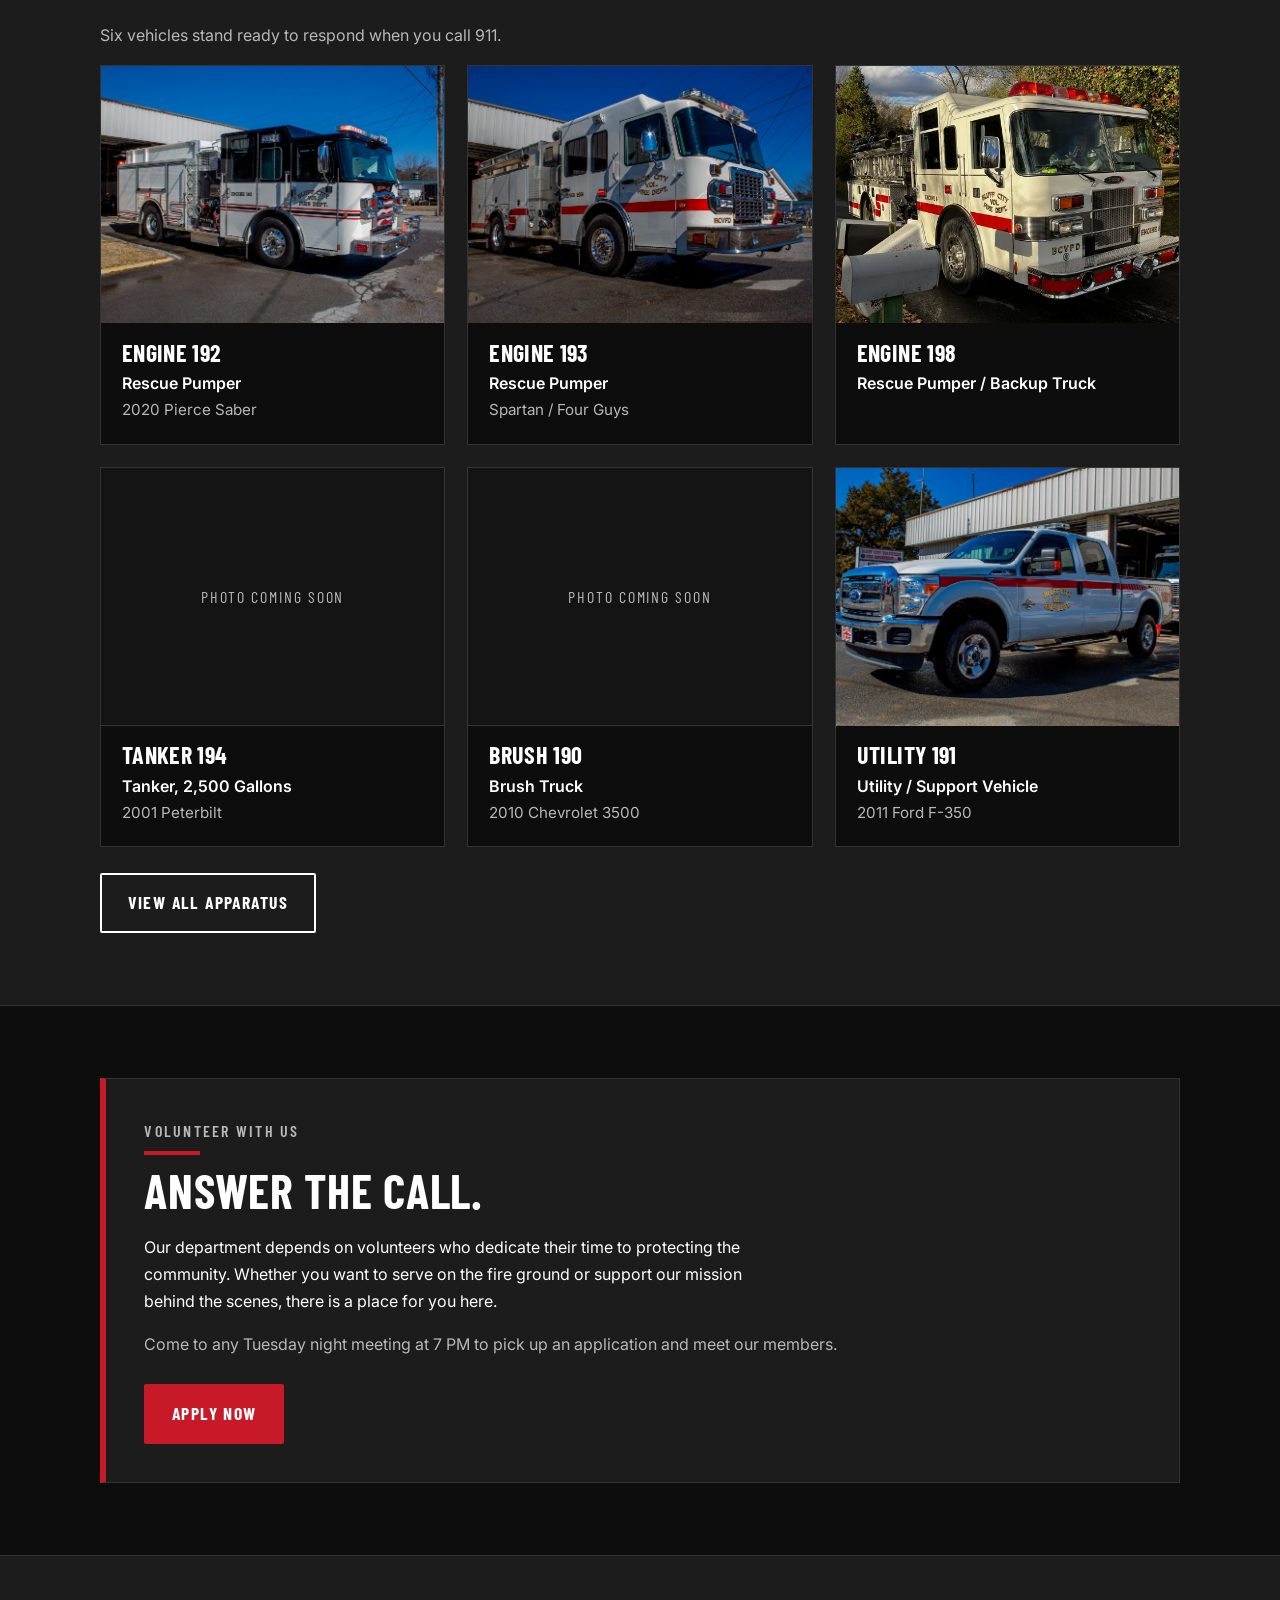
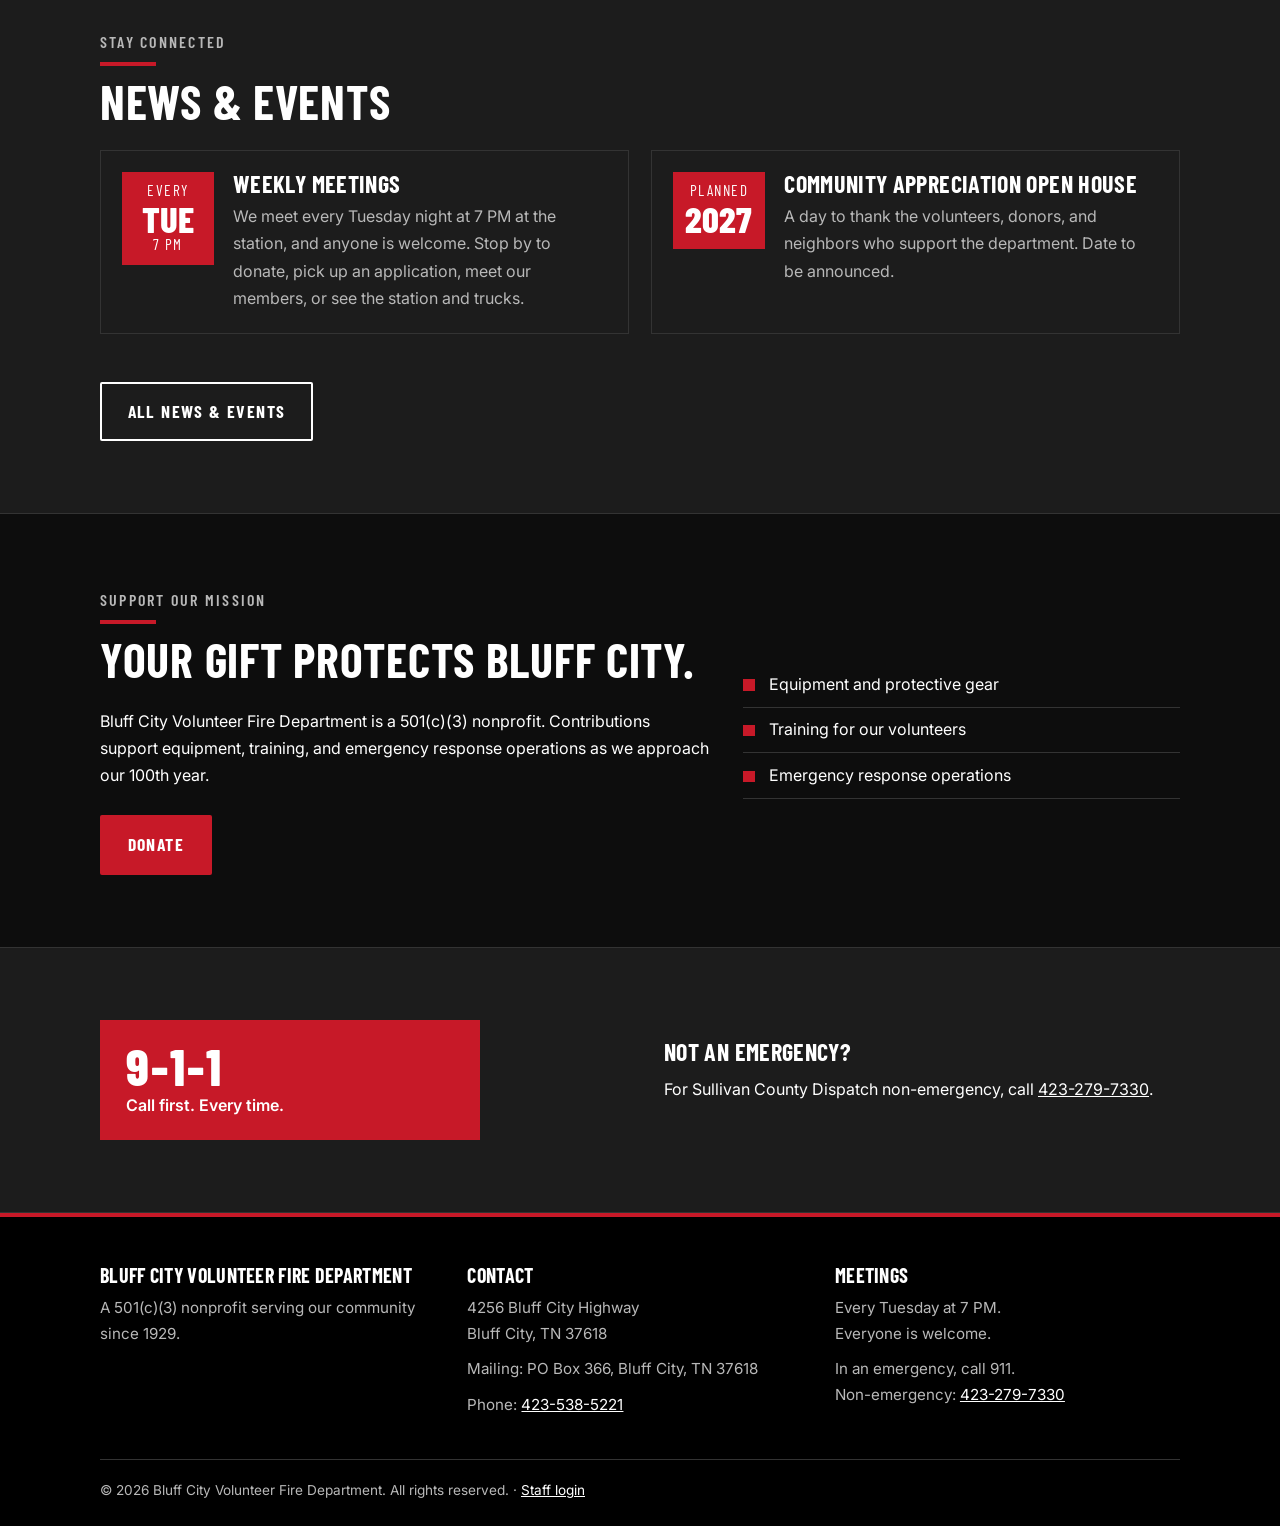
==== commit 818aefec: "Add files via upload" ====
--- a/index.html
+++ b/index.html
@@ -6,7 +6,7 @@
 <link rel="stylesheet" href="style.css"></head><body>
 <div class="alert"><div class="wrap"><strong>In an emergency, call 911</strong><span>Sullivan County Dispatch non-emergency: <a href="tel:+14232797330">423-279-7330</a></span></div></div>
 <header class="site"><div class="wrap"><a class="brand" href="index.html"><img src="logo.png" alt="Bluff City Volunteer Fire Department logo" onerror="this.style.display='none'"><span><span class="est">Established 1929 &bull; Bluff City, TN</span><span class="bname">Bluff City</span><span class="bsub">Volunteer Fire Department</span></span></a>
-<button class="menu" aria-expanded="false" aria-controls="nav">Menu</button><nav id="nav" aria-label="Main"><ul><li><a href="index.html" aria-current="page">Home</a></li><li><a href="about.html">About</a></li><li><a href="apparatus.html">Apparatus</a></li><li><a href="events.html">News &amp; Events</a></li><li><a href="gallery.html">Community Gallery</a></li><li><a href="join.html">Join Us</a></li><li><a href="donate.html">Donate</a></li><li><a href="contact.html">Contact</a></li></ul></nav></div></header>
+<button class="menu" aria-expanded="false" aria-controls="nav">Menu</button><nav id="nav" aria-label="Main"><ul><li><a href="index.html" aria-current="page">Home</a></li><li><a href="about.html">About</a></li><li><a href="apparatus.html">Apparatus</a></li><li><a href="events.html">News &amp; Events</a></li><li><a href="gallery.html">Community Gallery</a></li><li><a href="calls.html">Recent Calls</a></li><li><a href="join.html">Join Us</a></li><li><a href="donate.html">Donate</a></li><li><a href="contact.html">Contact</a></li></ul></nav></div></header>
 <main><div class="hero" style="background-image:url('engine-192.jpg')"><div class="collage" data-collage aria-hidden="true"></div><div class="wrap"><div class="inner">
 <div class="since" data-hero="eyebrow">Proudly serving since 1929</div>
 <h1 data-hero="headline">A Century of Service.<br>A Commitment That <em>Never Wavers.</em></h1>
@@ -19,7 +19,7 @@
 <div class="btns"><a class="btn ghost" href="events.html">All news &amp; events</a></div></div></section><section><div class="wrap"><div class="support"><div><div class="eyebrow">Support our mission</div><h2>Your gift protects Bluff City.</h2><p class="prose">Bluff City Volunteer Fire Department is a 501(c)(3) nonprofit. Contributions support equipment, training, and emergency response operations as we approach our 100th year.</p><div class="btns"><a class="btn primary" href="donate.html">Donate</a></div></div>
 <ul class="checks"><li>Equipment and protective gear</li><li>Training for our volunteers</li><li>Emergency response operations</li></ul></div></div></section><section class="alt"><div class="wrap"><div class="two"><div class="box911"><b>9-1-1</b>Call first. Every time.</div><div><h3>Not an emergency?</h3><p>For Sullivan County Dispatch non-emergency, call <a href="tel:+14232797330">423-279-7330</a>.</p></div></div></div></section></main>
 <footer><div class="wrap"><div class="grid">
-<div><h3>Bluff City Volunteer Fire Department</h3><p>A 501(c)(3) nonprofit serving our community since 1929.</p></div>
+<div><h3>Bluff City Volunteer Fire Department</h3><p data-footer="blurb">A 501(c)(3) nonprofit serving our community since 1929.</p></div>
 <div><h3>Contact</h3><p data-contact="station_address">4256 Bluff City Highway<br>Bluff City, TN 37618</p><p>Mailing: <span data-contact="mailing_address">PO Box 366, Bluff City, TN 37618</span></p><p>Phone: <a href="tel:+14235385221">423-538-5221</a></p></div>
 <div><h3>Meetings</h3><p>Every Tuesday at 7 PM.<br>Everyone is welcome.</p><p>In an emergency, call 911.<br>Non-emergency: <a href="tel:+14232797330">423-279-7330</a></p></div></div>
 <div class="legal">&copy; <span id="yr">2026</span> Bluff City Volunteer Fire Department. All rights reserved. &middot; <a href="admin.html">Staff login</a></div></div></footer>
--- a/style.css
+++ b/style.css
@@ -121,3 +121,10 @@
 @media (max-width:1280px) and (min-width:961px){nav a{font-size:1rem;padding:1.35rem .45rem}}
 nav ul{flex-wrap:wrap;justify-content:flex-end}
 @media (max-width:960px){nav ul{justify-content:flex-start}}
+
+p:empty{display:none}
+.meta-grid{display:grid;gap:.6rem 2rem;grid-template-columns:repeat(auto-fit,minmax(220px,1fr));margin:1.2rem 0}
+.meta-grid div span{display:block;font-size:.8rem;text-transform:uppercase;letter-spacing:.08em;color:var(--muted)}
+.ctl{display:flex;flex-wrap:wrap;gap:1rem;margin:1rem 0 2rem}
+.ctl label span{display:block;font-size:.8rem;text-transform:uppercase;letter-spacing:.08em;color:var(--muted)}
+.ctl select{background:#0D0D0D;color:#fff;border:1px solid var(--line);padding:.55rem .7rem;font:inherit;min-width:200px}
